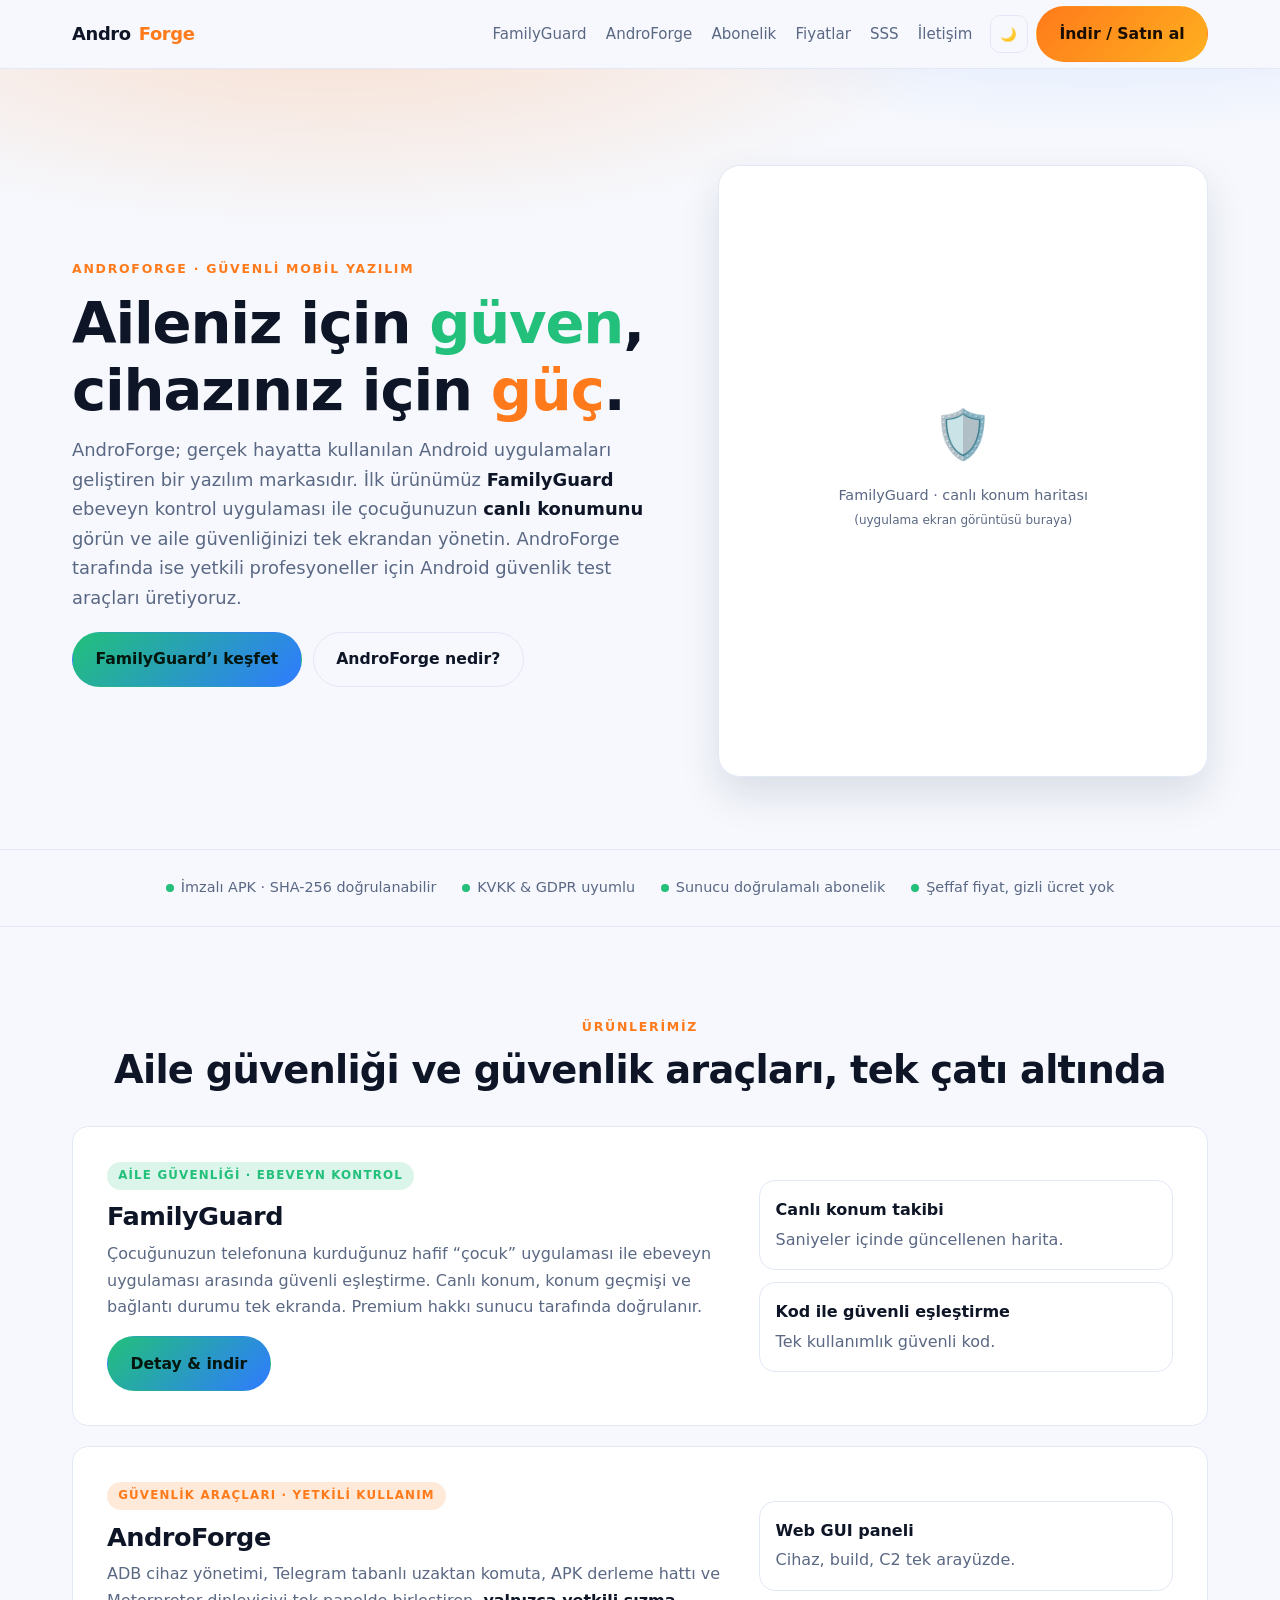
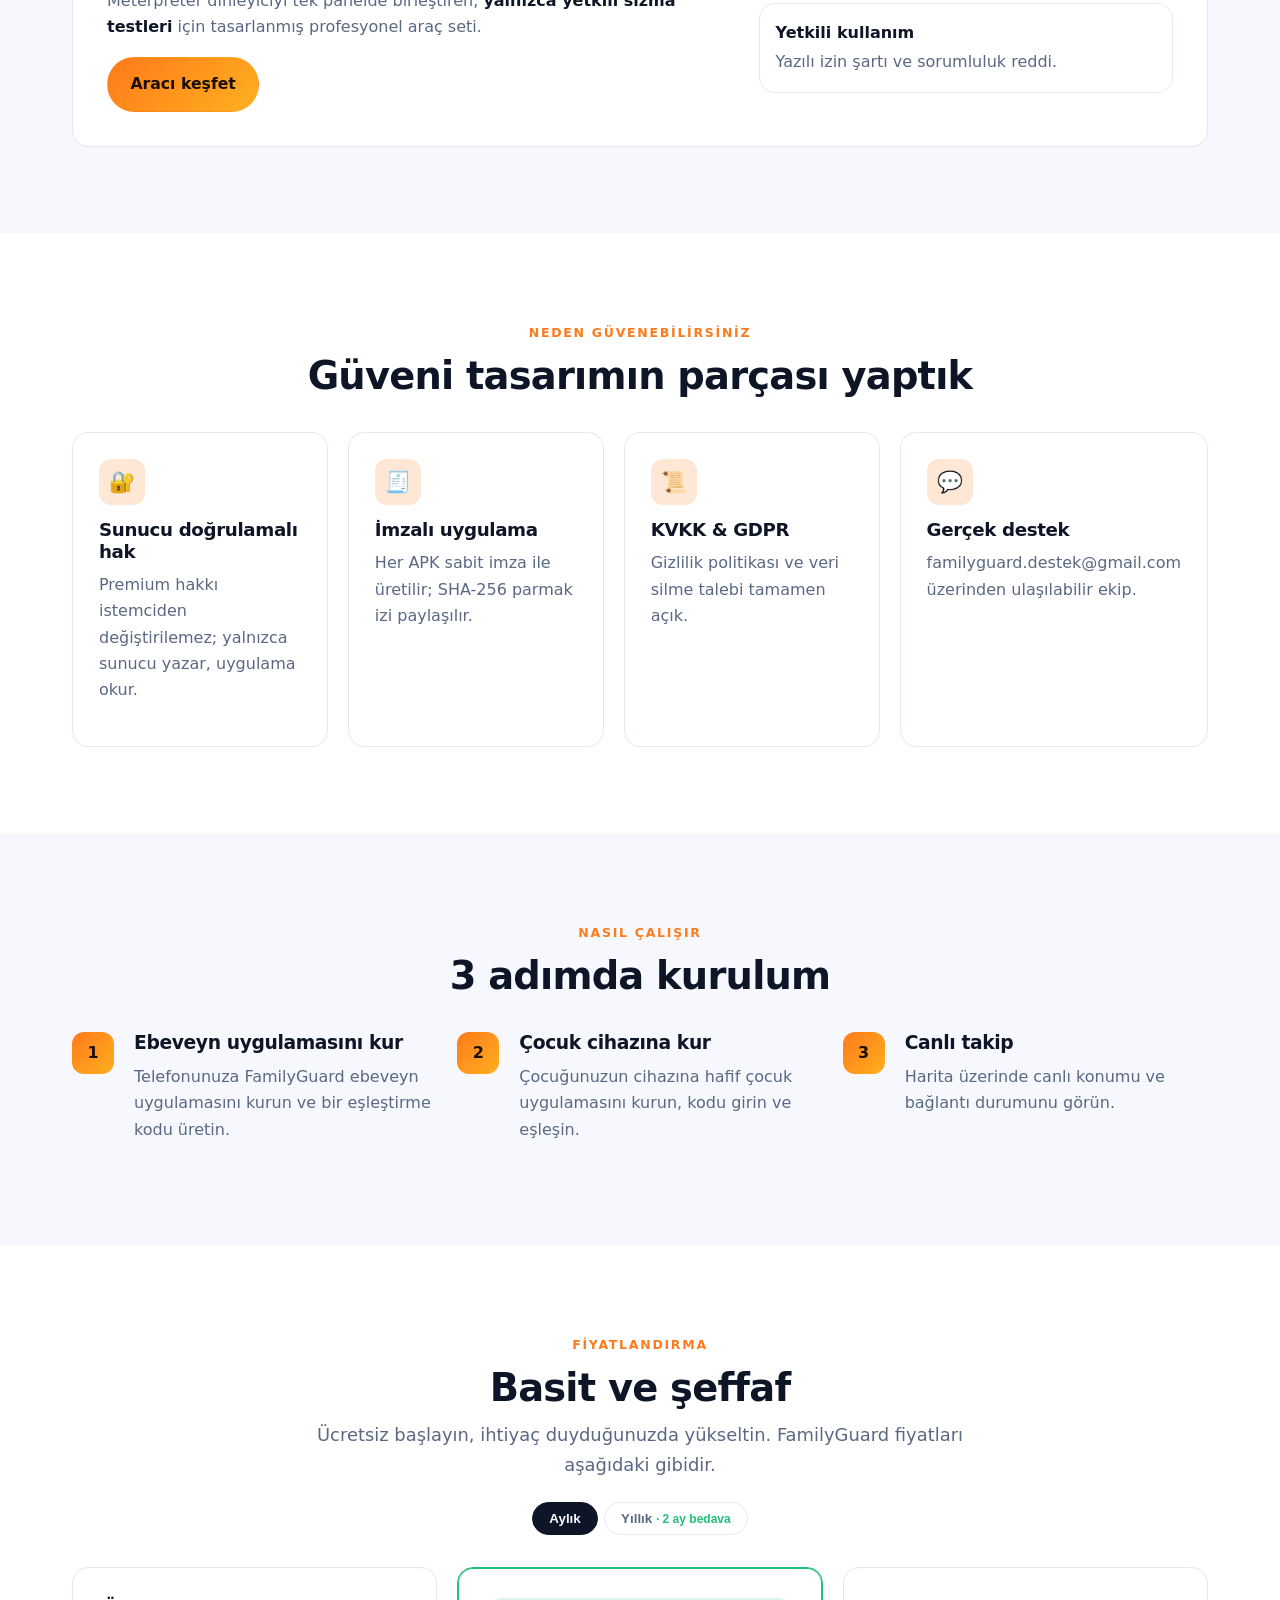
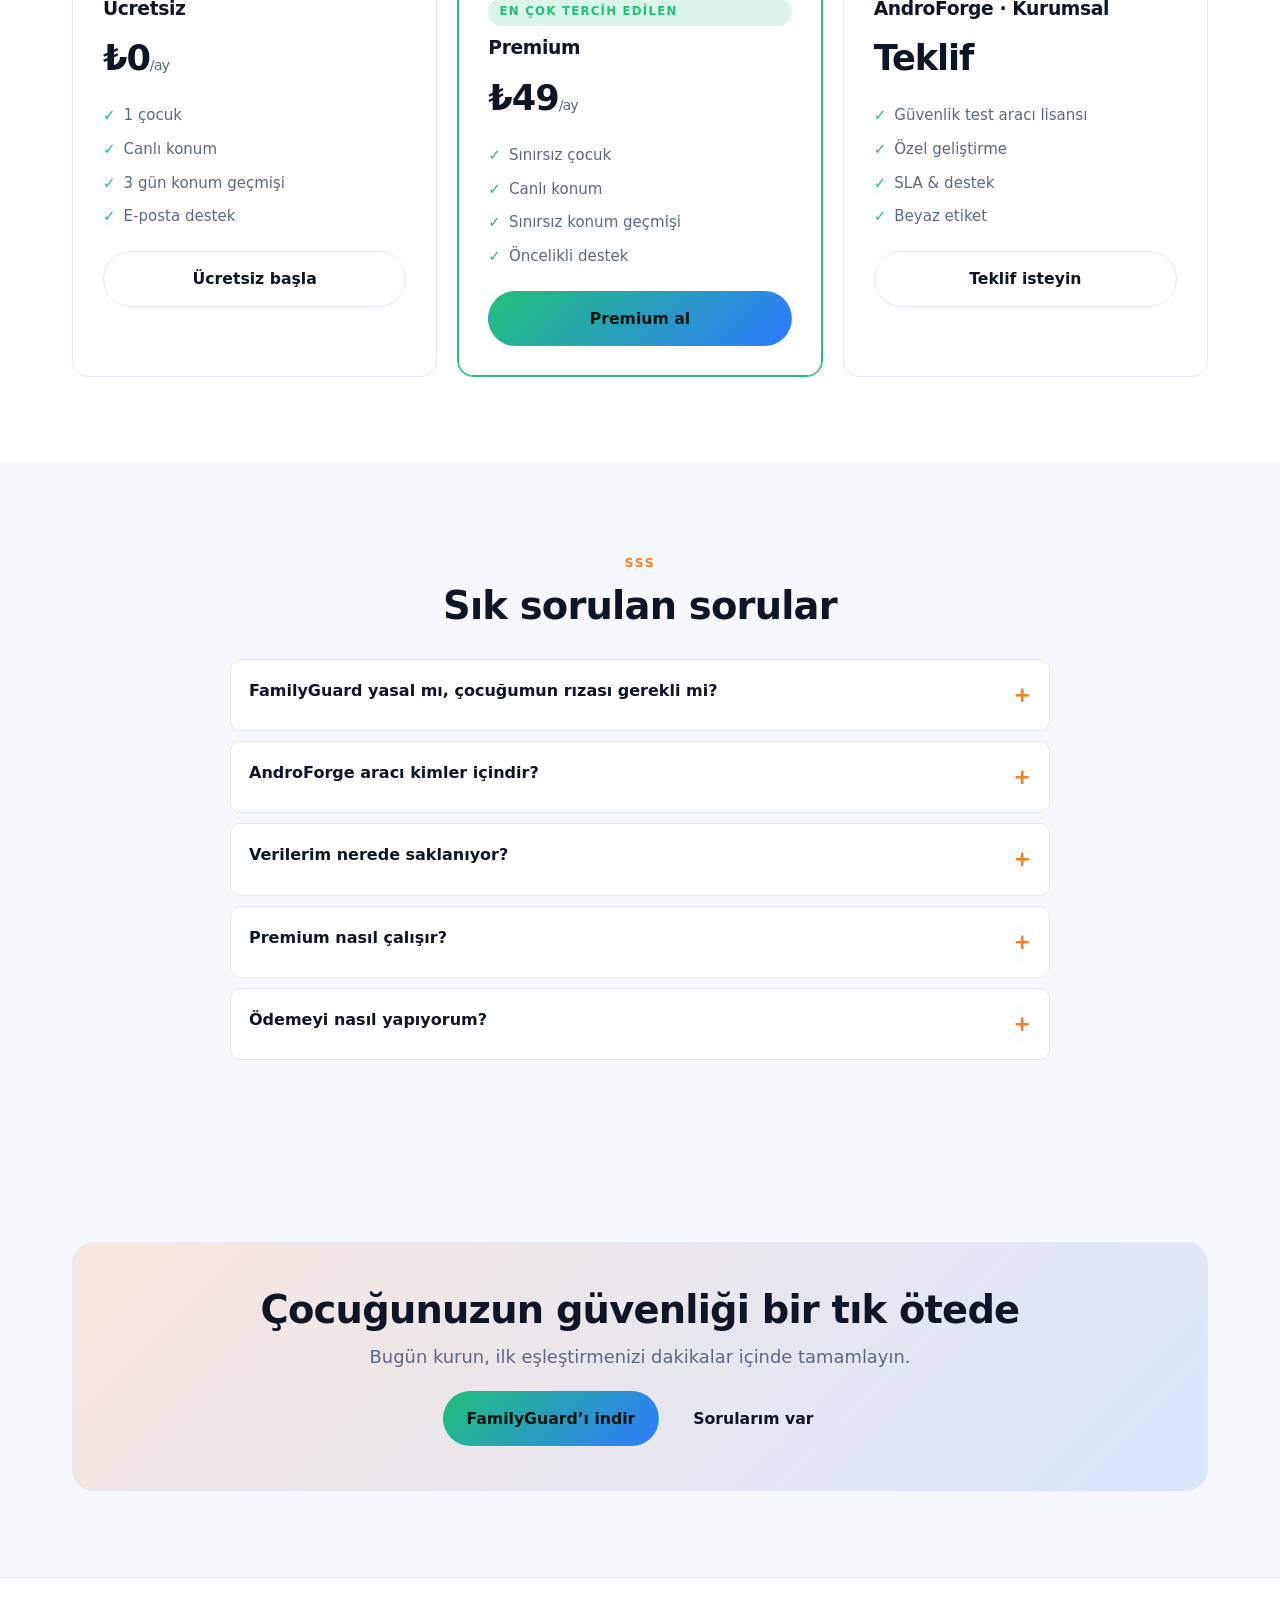
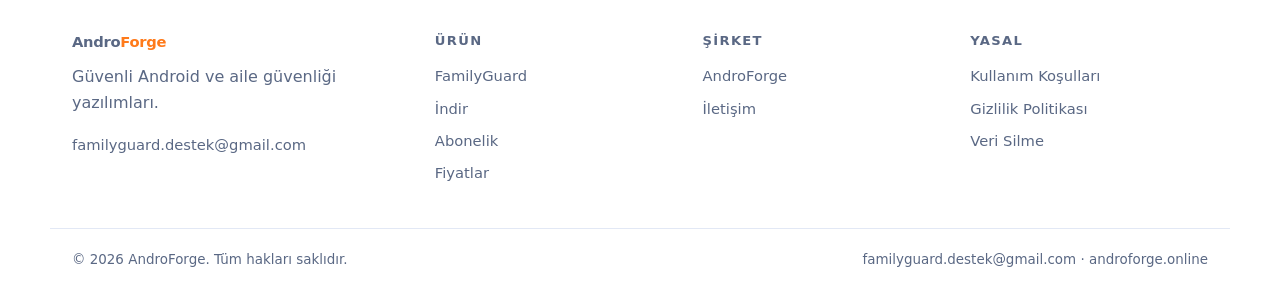
==== index.html @ 7c065244 "Add initial index.html for FamilyGuard application" ====
<!DOCTYPE html>
<html lang="tr" data-theme="dark">
<head>
<meta charset="UTF-8">
<meta name="viewport" content="width=device-width,initial-scale=1">
<title>Ebeveyn Kontrol ve Çocuk Takip Uygulaması – FamilyGuard | AndroForge</title>
<meta name="description" content="FamilyGuard ebeveyn kontrol uygulaması ile çocuğunuzun canlı konumunu görün, aile güvenliğini sağlayın. AndroForge ise Android güvenlik test ve yönetim araçları üretir. İmzalı APK, KVKK uyumlu, şeffaf fiyat.">
<meta name="keywords" content="ebeveyn kontrol uygulaması, çocuk takip uygulaması, canlı konum takibi, aile güvenliği uygulaması, çocuğum nerede, konum takip, android takip uygulaması, androforge, familyguard, adb aracı, android güvenlik test aracı">
<meta name="robots" content="index,follow,max-image-preview:large">
<meta name="theme-color" content="#0a0e17">
<link rel="canonical" href="https://androforge.online/">
<meta property="og:type" content="website">
<meta property="og:locale" content="tr_TR">
<meta property="og:site_name" content="AndroForge">
<meta property="og:title" content="Ebeveyn Kontrol ve Çocuk Takip Uygulaması – FamilyGuard">
<meta property="og:description" content="Çocuğunuzun canlı konumunu görün, aile güvenliğini sağlayın. İmzalı APK, KVKK uyumlu, şeffaf fiyat.">
<meta property="og:url" content="https://androforge.online/">
<meta property="og:image" content="https://androforge.online/assets/img/og.png">
<meta name="twitter:card" content="summary_large_image">
<link rel="icon" href="/assets/img/favicon.svg" type="image/svg+xml">
<link rel="preconnect" href="https://fonts.googleapis.com">
<link rel="stylesheet" href="/assets/css/style.css">
<script type="application/ld+json">
{"@context":"https://schema.org","@type":"Organization","name":"AndroForge","url":"https://androforge.online","logo":"https://androforge.online/assets/img/og.png","email":"familyguard.destek@gmail.com","sameAs":["https://github.com/arasnebi"],"contactPoint":{"@type":"ContactPoint","contactType":"customer support","email":"familyguard.destek@gmail.com","availableLanguage":["tr","en"]},"makesOffer":[
{"@type":"Offer","itemOffered":{"@type":"SoftwareApplication","name":"FamilyGuard","applicationCategory":"FamilyApplication","operatingSystem":"Android","description":"Ebeveyn kontrol ve çocuk takip uygulaması","offers":{"@type":"Offer","price":"49","priceCurrency":"TRY"}}}]}
</script>
</head>
<body>
<a class="skip" href="#main">İçeriğe geç</a>

<header class="nav">
  <div class="wrap nav__in">
    <a class="logo" href="/">Andro<b>Forge</b></a>
    <nav class="nav__links" aria-label="Ana menü">
      <a href="/familyguard.html">FamilyGuard</a>
      <a href="/androforge.html">AndroForge</a>
      <a href="/abonelik.html">Abonelik</a>
      <a href="/#fiyat">Fiyatlar</a>
      <a href="/#sss">SSS</a>
      <a href="/iletisim.html">İletişim</a>
    </nav>
    <div class="nav__cta">
      <button class="icon-btn" data-theme-toggle aria-label="Tema değiştir">☀️</button>
      <a class="btn btn--brand btn--desk" href="/familyguard.html#indir">İndir / Satın al</a>
      <button class="icon-btn burger" data-burger aria-label="Menü" aria-expanded="false">☰</button>
    </div>
  </div>
</header>

<main id="main">
  <section class="hero">
    <div class="wrap hero__grid">
      <div class="reveal">
        <span class="eyebrow">AndroForge · güvenli mobil yazılım</span>
        <h1>Aileniz için <span style="color:var(--guard)">güven</span>, cihazınız için <span style="color:var(--brand)">güç</span>.</h1>
        <p class="lead" style="margin-left:0">AndroForge; gerçek hayatta kullanılan Android uygulamaları geliştiren bir yazılım markasıdır. İlk ürünümüz <b style="color:var(--fg)">FamilyGuard</b> ebeveyn kontrol uygulaması ile çocuğunuzun <b style="color:var(--fg)">canlı konumunu</b> görün ve aile güvenliğinizi tek ekrandan yönetin. AndroForge tarafında ise yetkili profesyoneller için Android güvenlik test araçları üretiyoruz.</p>
        <div class="hero__cta">
          <a class="btn btn--guard" href="/familyguard.html">FamilyGuard’ı keşfet</a>
          <a class="btn btn--ghost" href="/androforge.html">AndroForge nedir?</a>
        </div>
      </div>
      <div class="hero__shot reveal" aria-hidden="true">
        <div style="text-align:center;padding:20px">
          <div style="font-size:3rem">🛡️</div>
          <p style="margin-top:10px">FamilyGuard · canlı konum haritası<br><small>(uygulama ekran görüntüsü buraya)</small></p>
        </div>
      </div>
    </div>
  </section>

  <div class="trust">
    <span><i class="dot"></i> İmzalı APK · SHA-256 doğrulanabilir</span>
    <span><i class="dot"></i> KVKK &amp; GDPR uyumlu</span>
    <span><i class="dot"></i> Sunucu doğrulamalı abonelik</span>
    <span><i class="dot"></i> Şeffaf fiyat, gizli ücret yok</span>
  </div>

  <section class="section" id="urunler">
    <div class="wrap">
      <div class="center reveal"><span class="eyebrow">Ürünlerimiz</span><h2>Aile güvenliği ve güvenlik araçları, tek çatı altında</h2></div>
      <div class="grid" style="margin-top:34px">
        <article class="product reveal">
          <div>
            <span class="tag tag--g">Aile güvenliği · Ebeveyn kontrol</span>
            <h3 style="font-size:1.6rem">FamilyGuard</h3>
            <p>Çocuğunuzun telefonuna kurduğunuz hafif “çocuk” uygulaması ile ebeveyn uygulaması arasında güvenli eşleştirme. Canlı konum, konum geçmişi ve bağlantı durumu tek ekranda. Premium hakkı sunucu tarafında doğrulanır.</p>
            <a class="btn btn--guard" href="/familyguard.html">Detay &amp; indir</a>
          </div>
          <div class="grid" style="gap:12px">
            <div class="card card--guard" style="padding:16px"><b>Canlı konum takibi</b><p style="margin:.2rem 0 0">Saniyeler içinde güncellenen harita.</p></div>
            <div class="card card--guard" style="padding:16px"><b>Kod ile güvenli eşleştirme</b><p style="margin:.2rem 0 0">Tek kullanımlık güvenli kod.</p></div>
          </div>
        </article>
        <article class="product reveal">
          <div>
            <span class="tag tag--f">Güvenlik araçları · Yetkili kullanım</span>
            <h3 style="font-size:1.6rem">AndroForge</h3>
            <p>ADB cihaz yönetimi, Telegram tabanlı uzaktan komuta, APK derleme hattı ve Meterpreter dinleyiciyi tek panelde birleştiren, <b style="color:var(--fg)">yalnızca yetkili sızma testleri</b> için tasarlanmış profesyonel araç seti.</p>
            <a class="btn btn--brand" href="/androforge.html">Aracı keşfet</a>
          </div>
          <div class="grid" style="gap:12px">
            <div class="card" style="padding:16px"><b>Web GUI paneli</b><p style="margin:.2rem 0 0">Cihaz, build, C2 tek arayüzde.</p></div>
            <div class="card" style="padding:16px"><b>Yetkili kullanım</b><p style="margin:.2rem 0 0">Yazılı izin şartı ve sorumluluk reddi.</p></div>
          </div>
        </article>
      </div>
    </div>
  </section>

  <section class="section section--soft">
    <div class="wrap">
      <div class="center reveal"><span class="eyebrow">Neden güvenebilirsiniz</span><h2>Güveni tasarımın parçası yaptık</h2></div>
      <div class="grid grid--4" style="margin-top:34px">
        <div class="card reveal"><div class="ico">🔐</div><h3>Sunucu doğrulamalı hak</h3><p>Premium hakkı istemciden değiştirilemez; yalnızca sunucu yazar, uygulama okur.</p></div>
        <div class="card reveal"><div class="ico">🧾</div><h3>İmzalı uygulama</h3><p>Her APK sabit imza ile üretilir; SHA-256 parmak izi paylaşılır.</p></div>
        <div class="card reveal"><div class="ico">📜</div><h3>KVKK &amp; GDPR</h3><p>Gizlilik politikası ve veri silme talebi tamamen açık.</p></div>
        <div class="card reveal"><div class="ico">💬</div><h3>Gerçek destek</h3><p>familyguard.destek@gmail.com üzerinden ulaşılabilir ekip.</p></div>
      </div>
    </div>
  </section>

  <section class="section" id="nasil">
    <div class="wrap">
      <div class="center reveal"><span class="eyebrow">Nasıl çalışır</span><h2>3 adımda kurulum</h2></div>
      <div class="grid grid--3 steps" style="margin-top:34px">
        <div class="step reveal"><h3>Ebeveyn uygulamasını kur</h3><p>Telefonunuza FamilyGuard ebeveyn uygulamasını kurun ve bir eşleştirme kodu üretin.</p></div>
        <div class="step reveal"><h3>Çocuk cihazına kur</h3><p>Çocuğunuzun cihazına hafif çocuk uygulamasını kurun, kodu girin ve eşleşin.</p></div>
        <div class="step reveal"><h3>Canlı takip</h3><p>Harita üzerinde canlı konumu ve bağlantı durumunu görün.</p></div>
      </div>
    </div>
  </section>

  <section class="section section--soft" id="fiyat">
    <div class="wrap">
      <div class="center reveal"><span class="eyebrow">Fiyatlandırma</span><h2>Basit ve şeffaf</h2>
        <p class="lead">Ücretsiz başlayın, ihtiyaç duyduğunuzda yükseltin. FamilyGuard fiyatları aşağıdaki gibidir.</p></div>
      <div class="billing-toggle">
        <button class="active" data-billing="monthly">Aylık</button>
        <button data-billing="yearly">Yıllık <span class="save">· 2 ay bedava</span></button>
      </div>
      <div class="plans">
        <div class="plan reveal">
          <h3>Ücretsiz</h3>
          <div class="price" data-price data-monthly="₺0" data-yearly="₺0">₺0<small>/ay</small></div>
          <ul><li>1 çocuk</li><li>Canlı konum</li><li>3 gün konum geçmişi</li><li>E-posta destek</li></ul>
          <a class="btn btn--ghost btn--block" href="/familyguard.html#indir">Ücretsiz başla</a>
        </div>
        <div class="plan plan--pop reveal">
          <span class="tag tag--g">En çok tercih edilen</span>
          <h3>Premium</h3>
          <div class="price" data-price data-monthly="₺49" data-yearly="₺399">₺49<small>/ay</small></div>
          <ul><li>Sınırsız çocuk</li><li>Canlı konum</li><li>Sınırsız konum geçmişi</li><li>Öncelikli destek</li></ul>
          <a class="btn btn--guard btn--block" href="/familyguard.html#indir">Premium al</a>
        </div>
        <div class="plan reveal">
          <h3>AndroForge · Kurumsal</h3>
          <div class="price" data-price data-monthly="Teklif" data-yearly="Teklif">Teklif<small> </small></div>
          <ul><li>Güvenlik test aracı lisansı</li><li>Özel geliştirme</li><li>SLA &amp; destek</li><li>Beyaz etiket</li></ul>
          <a class="btn btn--ghost btn--block" href="/iletisim.html">Teklif isteyin</a>
        </div>
      </div>
    </div>
  </section>

  <section class="section" id="sss">
    <div class="wrap">
      <div class="center reveal"><span class="eyebrow">SSS</span><h2>Sık sorulan sorular</h2></div>
      <div class="faq" style="margin-top:30px">
        <details class="reveal"><summary>FamilyGuard yasal mı, çocuğumun rızası gerekli mi?</summary><p>FamilyGuard, ebeveynin kendi çocuğu için kullandığı bir aile güvenliği aracıdır. Kurulum çocuk cihazında açıkça yapılır; başka kişileri izinsiz izlemek yasalara aykırıdır ve kullanım koşullarımızca yasaktır. Ayrıntı için <a href="/yasal.html" style="color:var(--guard)">Kullanım Koşulları</a>.</p></details>
        <details class="reveal"><summary>AndroForge aracı kimler içindir?</summary><p>Yalnızca sahibi olduğu veya yazılı test izni aldığı sistemlerde çalışan güvenlik profesyonelleri için tasarlanmıştır. Yetkisiz kullanım yasaktır; sorumluluk kullanıcıdadır. Bkz. <a href="/yasal.html" style="color:var(--guard)">Yasal Uyarı</a>.</p></details>
        <details class="reveal"><summary>Verilerim nerede saklanıyor?</summary><p>Google Firebase (Firestore) altyapısında, kimlik doğrulamalı ve yalnızca sahibinin erişebildiği şekilde. Ayrıntı: <a href="https://arasnebi.github.io/familyguard-legal/gizlilik-politikasi.html" style="color:var(--guard)">Gizlilik Politikası</a>.</p></details>
        <details class="reveal"><summary>Premium nasıl çalışır?</summary><p>Satın alma Google Play üzerinden yapılır, sunucu tarafında doğrulanır. İstemci premium hakkını yalnızca okur. Ayrıntı: <a href="/abonelik.html" style="color:var(--guard)">Abonelik güvenliği</a>.</p></details>
        <details class="reveal"><summary>Ödemeyi nasıl yapıyorum?</summary><p>Mobil uygulama içi abonelik (Google Play) ya da doğrudan iletişim. Kurumsal talepler için bize ulaşın.</p></details>
      </div>
    </div>
  </section>

  <section class="section">
    <div class="wrap">
      <div class="band reveal">
        <h2>Çocuğunuzun güvenliği bir tık ötede</h2>
        <p class="lead">Bugün kurun, ilk eşleştirmenizi dakikalar içinde tamamlayın.</p>
        <div class="hero__cta" style="justify-content:center">
          <a class="btn btn--guard" href="/familyguard.html#indir">FamilyGuard’ı indir</a>
          <a class="btn btn--ghost" href="/iletisim.html">Sorularım var</a>
        </div>
      </div>
    </div>
  </section>
</main>

<footer class="foot">
  <div class="wrap foot__grid">
    <div>
      <a class="logo" href="/">Andro<b>Forge</b></a>
      <p style="margin-top:.6rem">Güvenli Android ve aile güvenliği yazılımları.</p>
      <p style="font-size:.85rem"><a href="mailto:familyguard.destek@gmail.com">familyguard.destek@gmail.com</a></p>
    </div>
    <div><h4>Ürün</h4><a href="/familyguard.html">FamilyGuard</a><a href="/familyguard.html#indir">İndir</a><a href="/abonelik.html">Abonelik</a><a href="/#fiyat">Fiyatlar</a></div>
    <div><h4>Şirket</h4><a href="/androforge.html">AndroForge</a><a href="/iletisim.html">İletişim</a></div>
    <div><h4>Yasal</h4>
      <a href="/yasal.html">Kullanım Koşulları</a>
      <a href="https://arasnebi.github.io/familyguard-legal/gizlilik-politikasi.html">Gizlilik Politikası</a>
      <a href="https://arasnebi.github.io/familyguard-legal/veri-silme.html">Veri Silme</a>
    </div>
  </div>
  <div class="wrap foot__base">
    <span>© <span data-year></span> AndroForge. Tüm hakları saklıdır.</span>
    <span>familyguard.destek@gmail.com · androforge.online</span>
  </div>
</footer>
<script src="/assets/js/main.js" defer></script>
</body>
</html>
---- assets/css/style.css ----
:root{
  --bg:#0a0e17;--bg-soft:#111726;--panel:#151c2e;--border:#243049;
  --fg:#e8eefc;--muted:#9aa8c4;
  --brand:#ff7a1a;--brand-2:#ffb020;
  --guard:#22c07a;--guard-2:#2f7bff;
  --radius:16px;--radius-sm:10px;--maxw:1180px;
  --shadow:0 20px 50px rgba(0,0,0,.45);
  --ff:"Inter",system-ui,-apple-system,"Segoe UI",Roboto,Arial,sans-serif;
}
:root[data-theme="light"]{
  --bg:#f6f8fd;--bg-soft:#fff;--panel:#fff;--border:#e2e8f5;
  --fg:#0d1526;--muted:#5a6884;--shadow:0 18px 40px rgba(20,30,60,.12);
}
*{box-sizing:border-box}
html{scroll-behavior:smooth}
body{margin:0;font-family:var(--ff);background:var(--bg);color:var(--fg);line-height:1.65;-webkit-font-smoothing:antialiased;overflow-x:hidden}
img{max-width:100%;display:block}
a{color:inherit;text-decoration:none}
.wrap{max-width:var(--maxw);margin:0 auto;padding:0 22px}
.eyebrow{display:inline-block;font-size:.78rem;letter-spacing:.14em;text-transform:uppercase;color:var(--brand);font-weight:700;margin:0 0 .6rem}
h1,h2,h3{line-height:1.18;margin:0 0 .6rem;letter-spacing:-.02em}
h1{font-size:clamp(2.1rem,5vw,3.6rem)}
h2{font-size:clamp(1.6rem,3.4vw,2.4rem)}
p{color:var(--muted);margin:.4rem 0 1rem}
.section{padding:86px 0}
.section--soft{background:var(--bg-soft)}
.center{text-align:center}
.lead{font-size:1.12rem;max-width:62ch;margin-inline:auto}
.btn{display:inline-flex;align-items:center;gap:.55rem;padding:.85rem 1.4rem;border-radius:999px;font-weight:650;border:1px solid transparent;cursor:pointer;transition:.2s;font-size:.98rem}
.btn--brand{background:linear-gradient(135deg,var(--brand),var(--brand-2));color:#1a0e00}
.btn--guard{background:linear-gradient(135deg,var(--guard),var(--guard-2));color:#04160e}
.btn--ghost{border-color:var(--border);color:var(--fg);background:transparent}
.btn--ghost:hover{border-color:var(--brand);color:var(--brand)}
.btn:hover{transform:translateY(-2px)}
.btn--block{width:100%;justify-content:center}
.nav{position:sticky;top:0;z-index:50;backdrop-filter:blur(14px);background:color-mix(in srgb,var(--bg) 78%,transparent);border-bottom:1px solid var(--border)}
.nav__in{display:flex;align-items:center;gap:1.1rem;height:68px}
.logo{font-weight:800;letter-spacing:-.02em;font-size:1.12rem;display:flex;align-items:center;gap:.5rem}
.logo b{color:var(--brand)}
.nav__links{display:flex;gap:1.2rem;margin-left:auto;font-size:.94rem;color:var(--muted)}
.nav__links a:hover{color:var(--fg)}
.nav__cta{display:flex;gap:.5rem;align-items:center}
.icon-btn{background:none;border:1px solid var(--border);color:var(--fg);width:38px;height:38px;border-radius:10px;cursor:pointer;display:grid;place-items:center}
.burger{display:none}
@media(max-width:900px){
  .nav__links{position:fixed;inset:68px 0 auto 0;flex-direction:column;background:var(--bg-soft);padding:1rem 22px 1.4rem;border-bottom:1px solid var(--border);display:none;gap:.9rem}
  .nav__links.open{display:flex}.burger{display:grid}.nav__cta .btn--desk{display:none}
}
.hero{position:relative;padding:96px 0 72px;overflow:hidden}
.hero::before{content:"";position:absolute;inset:-30% -10% auto;height:70%;background:radial-gradient(60% 60% at 30% 30%,rgba(255,122,26,.22),transparent 70%),radial-gradient(50% 50% at 80% 20%,rgba(47,123,255,.18),transparent 70%);z-index:-1}
.hero__grid{display:grid;grid-template-columns:1.1fr .9fr;gap:48px;align-items:center}
@media(max-width:900px){.hero__grid{grid-template-columns:1fr;gap:30px}}
.hero__cta{display:flex;gap:.7rem;flex-wrap:wrap;margin-top:1.2rem}
.hero__shot{border:1px solid var(--border);border-radius:22px;overflow:hidden;box-shadow:var(--shadow);background:linear-gradient(160deg,var(--panel),var(--bg-soft));aspect-ratio:4/5;display:grid;place-items:center;color:var(--muted);font-size:.9rem}
.trust{display:flex;flex-wrap:wrap;gap:1.6rem;justify-content:center;padding:26px 0;border-block:1px solid var(--border);color:var(--muted);font-size:.9rem}
.trust span{display:flex;align-items:center;gap:.45rem}
.dot{width:8px;height:8px;border-radius:50%;background:var(--guard)}
.grid{display:grid;gap:20px}
.grid--2{grid-template-columns:repeat(2,1fr)}
.grid--3{grid-template-columns:repeat(3,1fr)}
.grid--4{grid-template-columns:repeat(4,1fr)}
@media(max-width:900px){.grid--3,.grid--4{grid-template-columns:1fr 1fr}}
@media(max-width:620px){.grid--2,.grid--3,.grid--4{grid-template-columns:1fr}}
.card{background:var(--panel);border:1px solid var(--border);border-radius:var(--radius);padding:26px;transition:.25s}
.card:hover{transform:translateY(-4px);border-color:color-mix(in srgb,var(--brand) 55%,var(--border))}
.card h3{font-size:1.14rem}
.card--guard:hover{border-color:color-mix(in srgb,var(--guard) 55%,var(--border))}
.ico{width:46px;height:46px;border-radius:12px;display:grid;place-items:center;font-size:1.3rem;background:color-mix(in srgb,var(--brand) 18%,transparent);margin-bottom:14px}
.card--guard .ico{background:color-mix(in srgb,var(--guard) 18%,transparent)}
.product{background:var(--panel);border:1px solid var(--border);border-radius:var(--radius);padding:34px;display:grid;grid-template-columns:1.2fr .8fr;gap:30px;align-items:center}
@media(max-width:860px){.product{grid-template-columns:1fr}}
.tag{font-size:.74rem;font-weight:700;letter-spacing:.1em;text-transform:uppercase;padding:.28rem .7rem;border-radius:999px;display:inline-block;margin-bottom:.7rem}
.tag--f{background:rgba(255,122,26,.16);color:var(--brand)}
.tag--g{background:rgba(34,192,122,.16);color:var(--guard)}
.steps{counter-reset:s}
.step{counter-increment:s;position:relative;padding-left:62px}
.step::before{content:counter(s);position:absolute;left:0;top:0;width:42px;height:42px;border-radius:12px;display:grid;place-items:center;font-weight:800;background:linear-gradient(135deg,var(--brand),var(--brand-2));color:#1a0e00}
.plans{display:grid;grid-template-columns:repeat(3,1fr);gap:20px}
@media(max-width:880px){.plans{grid-template-columns:1fr}}
.plan{background:var(--panel);border:1px solid var(--border);border-radius:var(--radius);padding:30px;display:flex;flex-direction:column}
.plan--pop{border-color:var(--guard);position:relative;box-shadow:0 0 0 1px var(--guard) inset}
.price{font-size:2.2rem;font-weight:800;letter-spacing:-.03em}
.price small{font-size:.9rem;color:var(--muted);font-weight:500}
.plan ul{list-style:none;padding:0;margin:1rem 0 1.4rem;display:grid;gap:.55rem;color:var(--muted);font-size:.94rem}
.plan li::before{content:"✓";color:var(--guard);font-weight:800;margin-right:.5rem}
.billing-toggle{display:flex;gap:.4rem;justify-content:center;margin:1.4rem 0 2rem}
.billing-toggle button{border:1px solid var(--border);background:transparent;color:var(--muted);padding:.5rem 1rem;border-radius:999px;cursor:pointer;font-weight:600}
.billing-toggle button.active{background:var(--fg);color:var(--bg);border-color:var(--fg)}
.save{font-size:.75rem;color:var(--guard)}
.faq{max-width:820px;margin:0 auto}
.faq details{border:1px solid var(--border);border-radius:var(--radius-sm);padding:4px 18px;margin-bottom:10px;background:var(--panel)}
.faq summary{cursor:pointer;font-weight:650;padding:14px 0;list-style:none;display:flex;justify-content:space-between}
.faq summary::-webkit-details-marker{display:none}
.faq summary::after{content:"+";color:var(--brand);font-size:1.3rem}
.faq details[open] summary::after{content:"–"}
.faq p{padding-bottom:14px;margin:0}
.band{background:linear-gradient(135deg,rgba(255,122,26,.14),rgba(47,123,255,.14));border:1px solid var(--border);border-radius:22px;padding:44px;text-align:center}
.form{display:grid;gap:14px;max-width:560px;margin-inline:auto;text-align:left}
.form label{font-size:.85rem;font-weight:600;color:var(--muted)}
.form input,.form textarea,.form select{width:100%;padding:.8rem .9rem;border-radius:var(--radius-sm);border:1px solid var(--border);background:var(--bg-soft);color:var(--fg);font:inherit}
.form input:focus,.form textarea:focus{outline:2px solid var(--brand);border-color:transparent}
.err{color:#ff6b6b;font-size:.8rem;min-height:1em}
.ok{background:rgba(34,192,122,.14);border:1px solid var(--guard);color:var(--guard);padding:.8rem 1rem;border-radius:var(--radius-sm)}
.warnbox{border-left:4px solid var(--brand);background:rgba(255,122,26,.08);padding:16px 18px;border-radius:0 var(--radius-sm) var(--radius-sm) 0;text-align:left}
.warnbox p{margin:.3rem 0}
.foot{border-top:1px solid var(--border);padding:52px 0 30px;background:var(--bg-soft)}
.foot__grid{display:grid;grid-template-columns:1.4fr 1fr 1fr 1fr;gap:30px}
@media(max-width:820px){.foot__grid{grid-template-columns:1fr 1fr}}
.foot h4{font-size:.82rem;letter-spacing:.1em;text-transform:uppercase;color:var(--muted);margin:0 0 .8rem}
.foot a{color:var(--muted);font-size:.92rem;display:block;margin-bottom:.5rem}
.foot a:hover{color:var(--brand)}
.foot__base{margin-top:34px;padding-top:20px;border-top:1px solid var(--border);color:var(--muted);font-size:.84rem;display:flex;justify-content:space-between;flex-wrap:wrap;gap:.6rem}
.reveal{opacity:0;transform:translateY(22px);transition:.7s cubic-bezier(.2,.7,.2,1)}
.reveal.in{opacity:1;transform:none}
@media(prefers-reduced-motion:reduce){.reveal{opacity:1;transform:none;transition:none}}
.skip{position:absolute;left:-999px}
.skip:focus{left:12px;top:12px;background:var(--brand);color:#000;padding:.6rem 1rem;border-radius:8px;z-index:99}
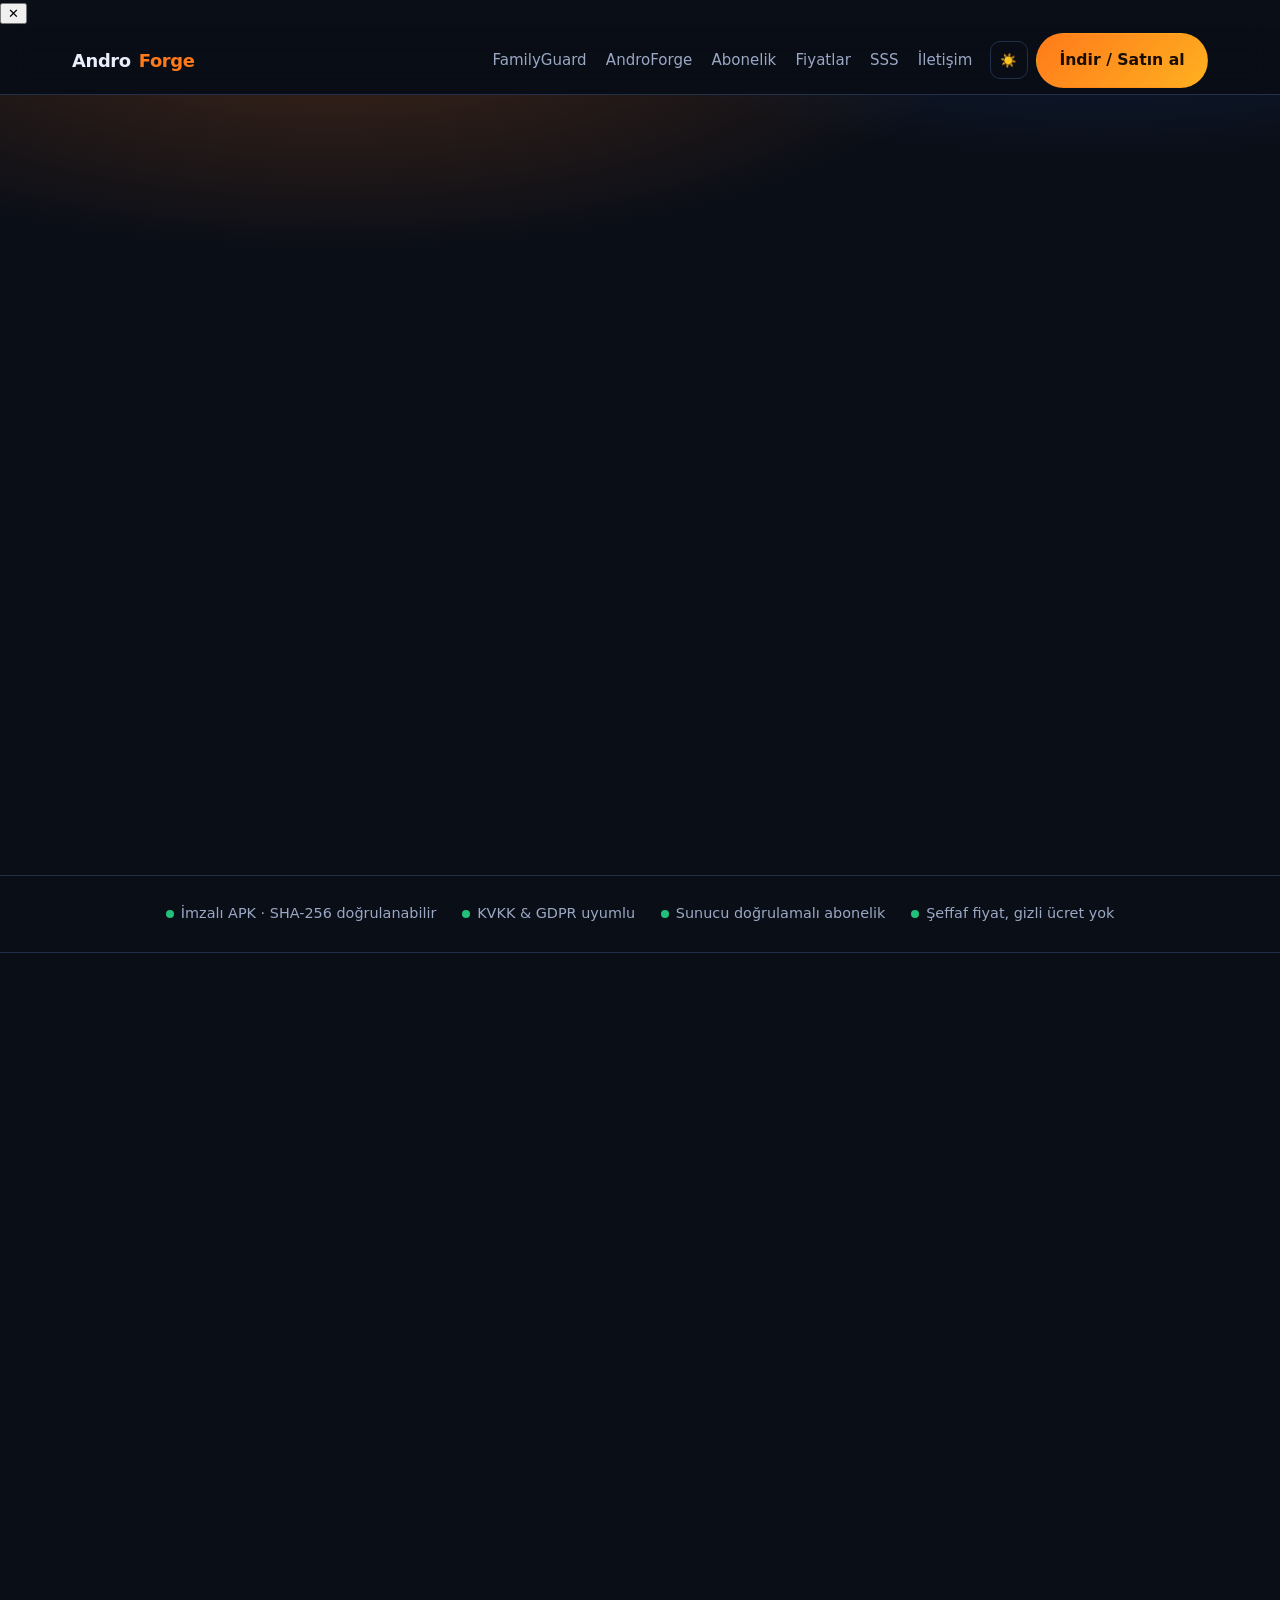
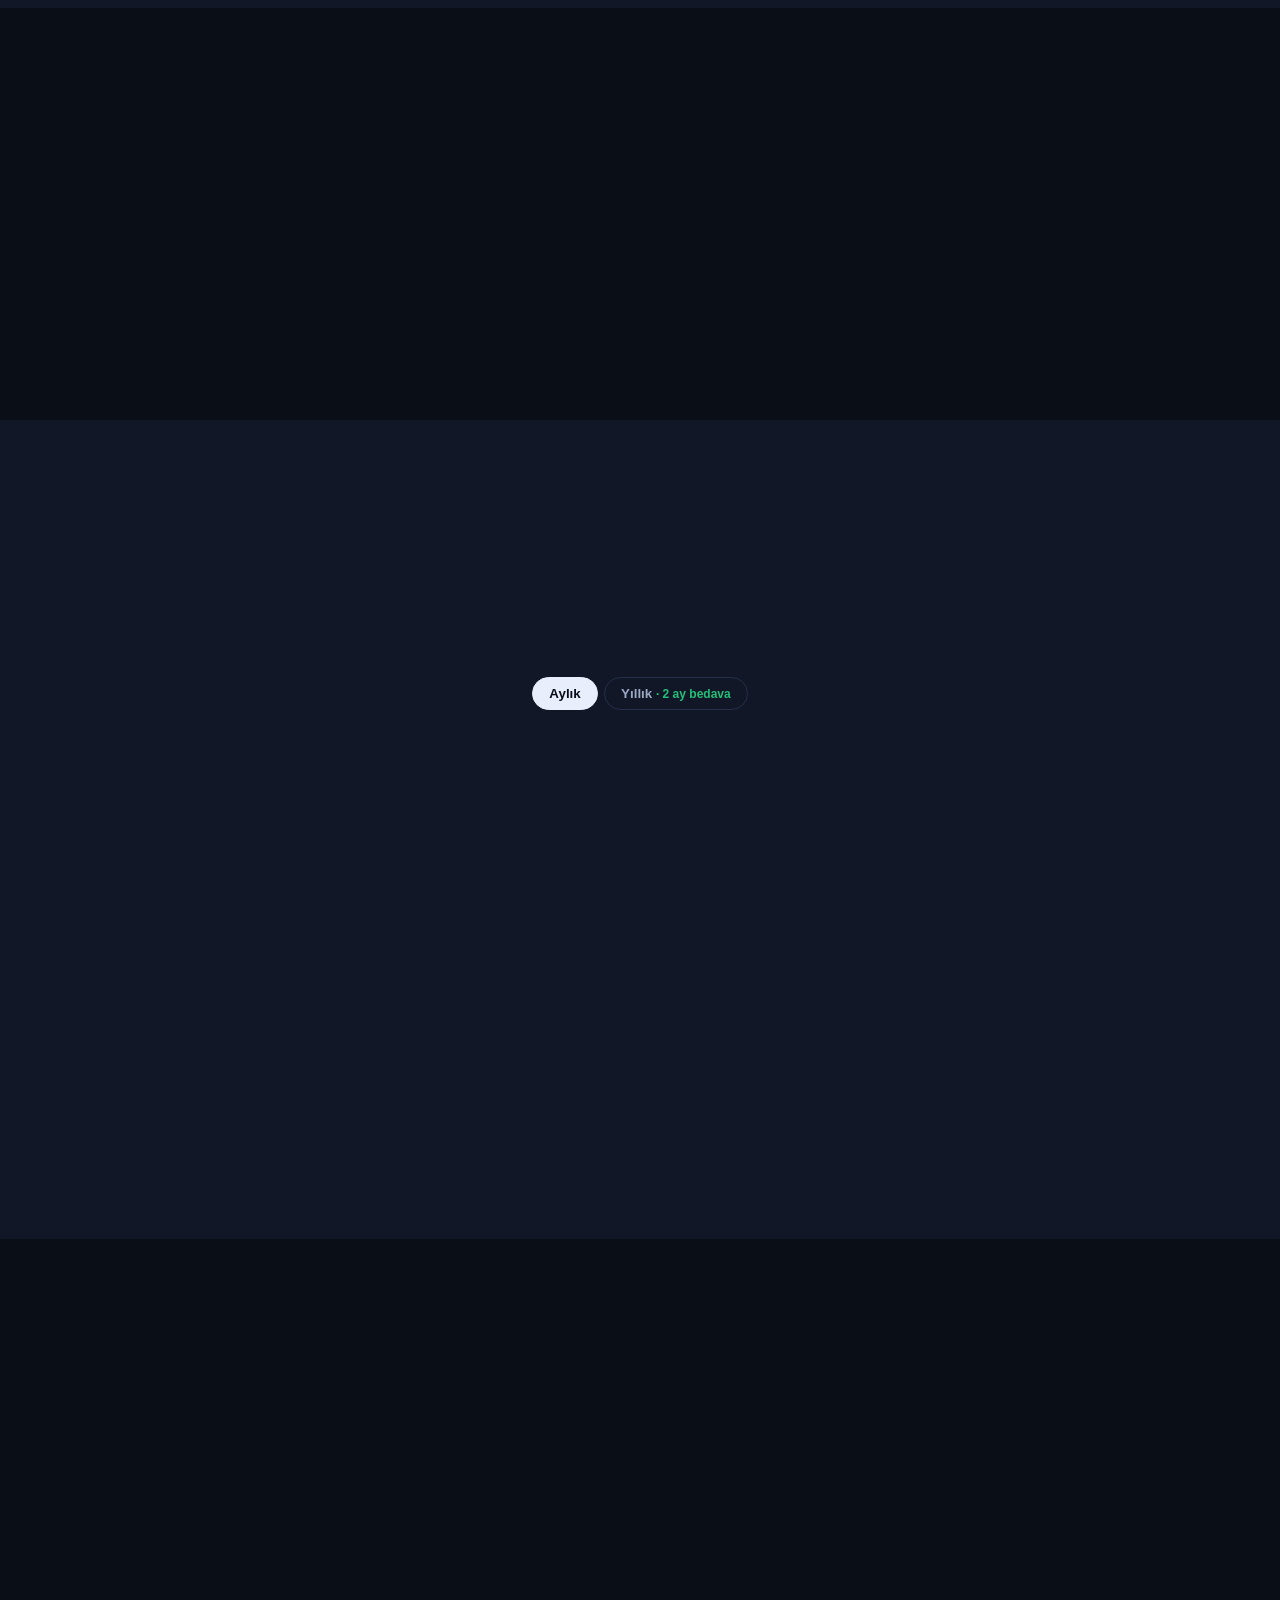
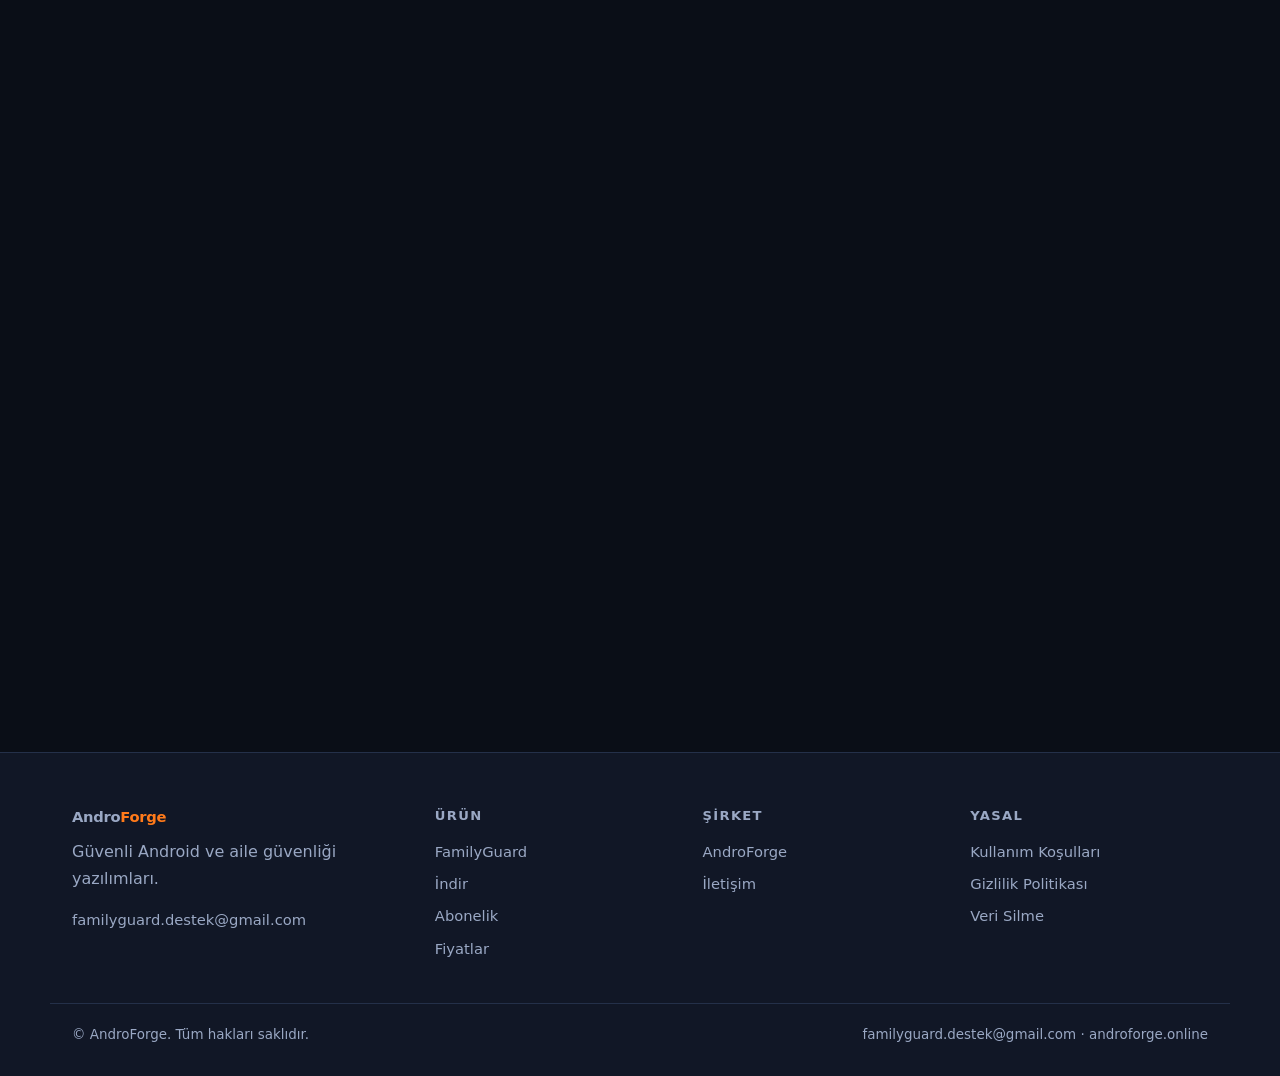
==== commit 58f3bd20: "Enhance lightbox and update installation instructions Updated the lightbox section and added applica" ====
--- a/index.html
+++ b/index.html
@@ -25,6 +25,10 @@
 {"@type":"Offer","itemOffered":{"@type":"SoftwareApplication","name":"FamilyGuard","applicationCategory":"FamilyApplication","operatingSystem":"Android","description":"Ebeveyn kontrol ve çocuk takip uygulaması","offers":{"@type":"Offer","price":"49","priceCurrency":"TRY"}}}]}
 </script>
 </head>
+  <div class="lb" id="lightbox" aria-hidden="true" role="dialog" aria-label="Ekran görüntüsü">
+  <button class="lb__close" data-lb-close aria-label="Kapat">✕</button>
+  <img id="lightbox-img" src="" alt="">
+</div>
 <body>
 <a class="skip" href="#main">İçeriğe geç</a>
 
@@ -118,13 +122,46 @@
       </div>
     </div>
   </section>
-
+<section class="section section--soft" id="ekranlar">
+    <div class="wrap">
+      <div class="center reveal"><span class="eyebrow" style="color:var(--guard)">Uygulamadan görüntüler</span>
+        <h2>Gerçek ekranlar, gerçek kontrol</h2>
+        <p class="lead">Uygulamanın her ekranı, çocuğunuzun güvenliğini tek bakışta görmeniz için tasarlandı.</p></div>
+
+      <div class="shots">
+        <figure class="shot reveal" data-shot>
+          <div class="shot__screen"><img src="/assets/img/screens/fg-01-harita.png" alt="FamilyGuard canlı konum haritası ekranı" loading="lazy"></div>
+          <figcaption class="shot__cap"><b>Canlı konum haritası</b>Çocuğunuzun anlık konumu ve bağlantı durumu</figcaption>
+        </figure>
+        <figure class="shot reveal" data-shot>
+          <div class="shot__screen"><img src="/assets/img/screens/fg-02-eslesme.png" alt="FamilyGuard güvenli eşleştirme kodu ekranı" loading="lazy"></div>
+          <figcaption class="shot__cap"><b>Kod ile eşleştirme</b>Tek kullanımlık güvenli kod</figcaption>
+        </figure>
+        <figure class="shot reveal" data-shot>
+          <div class="shot__screen"><img src="/assets/img/screens/fg-03-gecmis.png" alt="FamilyGuard konum geçmişi zaman çizelgesi" loading="lazy"></div>
+          <figcaption class="shot__cap"><b>Konum geçmişi</b>Nerede, ne zaman — zaman çizelgesinde</figcaption>
+        </figure>
+        <figure class="shot reveal" data-shot>
+          <div class="shot__screen"><img src="/assets/img/screens/fg-04-cihazlar.png" alt="FamilyGuard çocuk cihazları listesi" loading="lazy"></div>
+          <figcaption class="shot__cap"><b>Çocuklarım</b>Tüm çocuklar tek listede</figcaption>
+        </figure>
+        <figure class="shot reveal" data-shot>
+          <div class="shot__screen"><img src="/assets/img/screens/fg-05-bildirim.png" alt="FamilyGuard bildirim ve durum ekranı" loading="lazy"></div>
+          <figcaption class="shot__cap"><b>Anlık bildirim</b>Bağlantı koptuğunda haberiniz olur</figcaption>
+        </figure>
+        <figure class="shot reveal" data-shot>
+          <div class="shot__screen"><img src="/assets/img/screens/fg-06-ayarlar.png" alt="FamilyGuard ayarlar ve premium ekranı" loading="lazy"></div>
+          <figcaption class="shot__cap"><b>Ayarlar &amp; Premium</b>Sunucu doğrulamalı abonelik</figcaption>
+        </figure>
+      </div>
+    </div>
+  </section>
   <section class="section" id="nasil">
     <div class="wrap">
       <div class="center reveal"><span class="eyebrow">Nasıl çalışır</span><h2>3 adımda kurulum</h2></div>
       <div class="grid grid--3 steps" style="margin-top:34px">
-        <div class="step reveal"><h3>Ebeveyn uygulamasını kur</h3><p>Telefonunuza FamilyGuard ebeveyn uygulamasını kurun ve bir eşleştirme kodu üretin.</p></div>
-        <div class="step reveal"><h3>Çocuk cihazına kur</h3><p>Çocuğunuzun cihazına hafif çocuk uygulamasını kurun, kodu girin ve eşleşin.</p></div>
+        <div class="step reveal"><h3>Ebeveyn uygulamasını kur</h3><p>Telefonunuza FamilyGuard ebeveyn uygulamasını kurun ve çocuğunuzun ürettiği kodu girin </p></div>
+        <div class="step reveal"><h3>Çocuk cihazına kur</h3><p>Çocuğunuzun cihazına çocuk uygulamasını kurun güvenlik için 6 haneli kodu otomatik üretir</p></div>
         <div class="step reveal"><h3>Canlı takip</h3><p>Harita üzerinde canlı konumu ve bağlantı durumunu görün.</p></div>
       </div>
     </div>
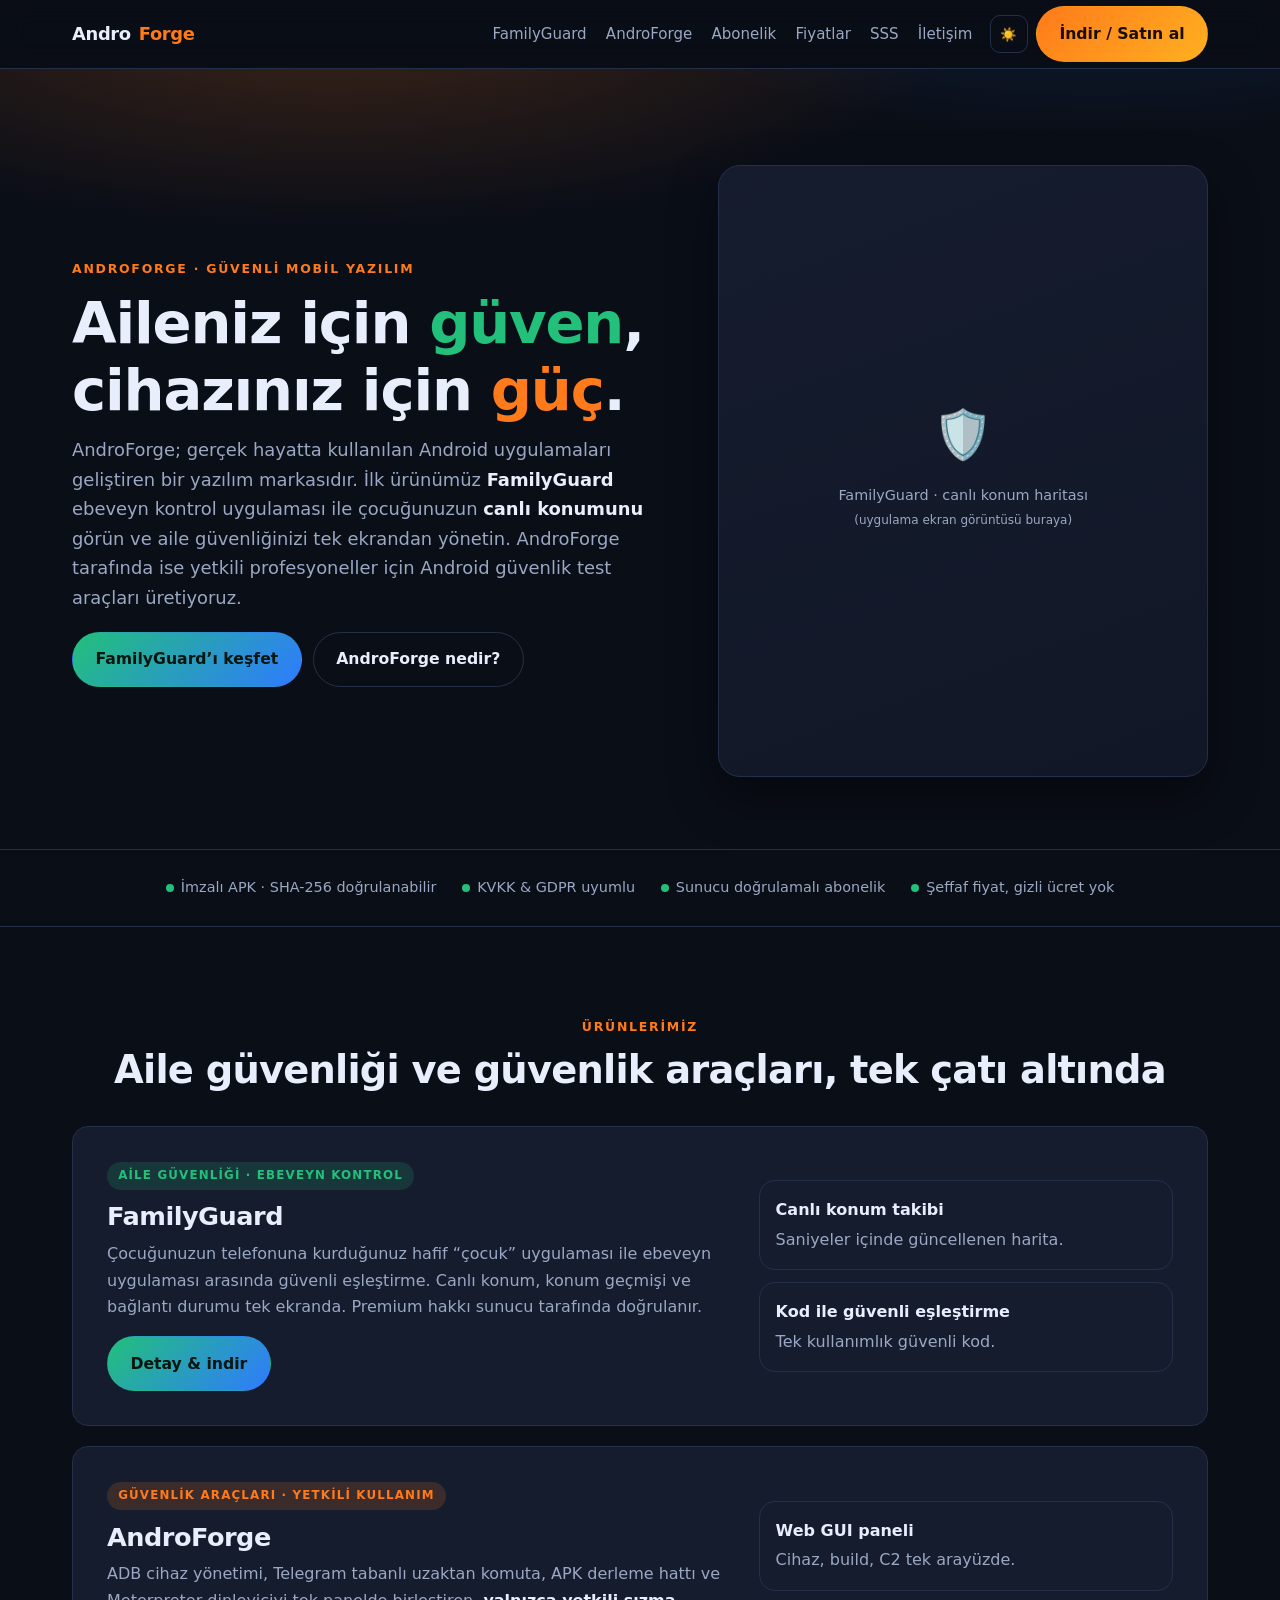
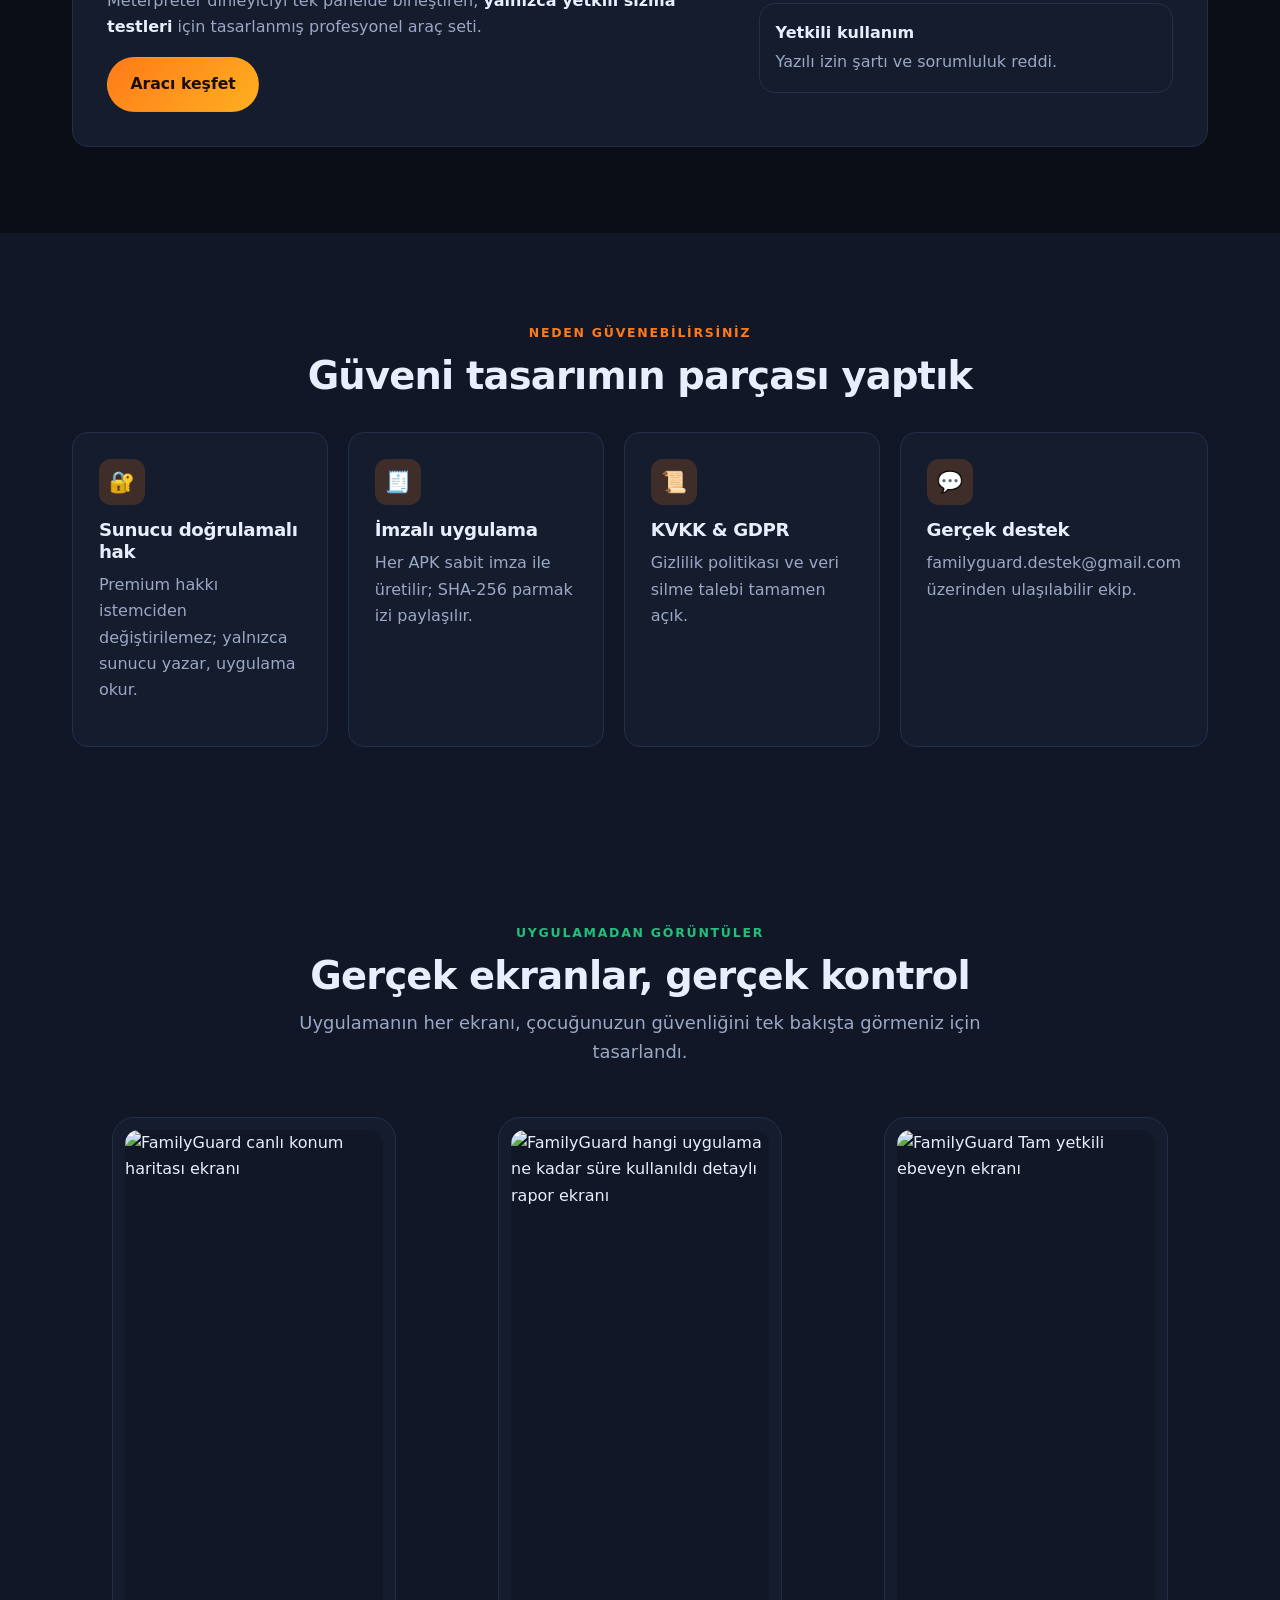
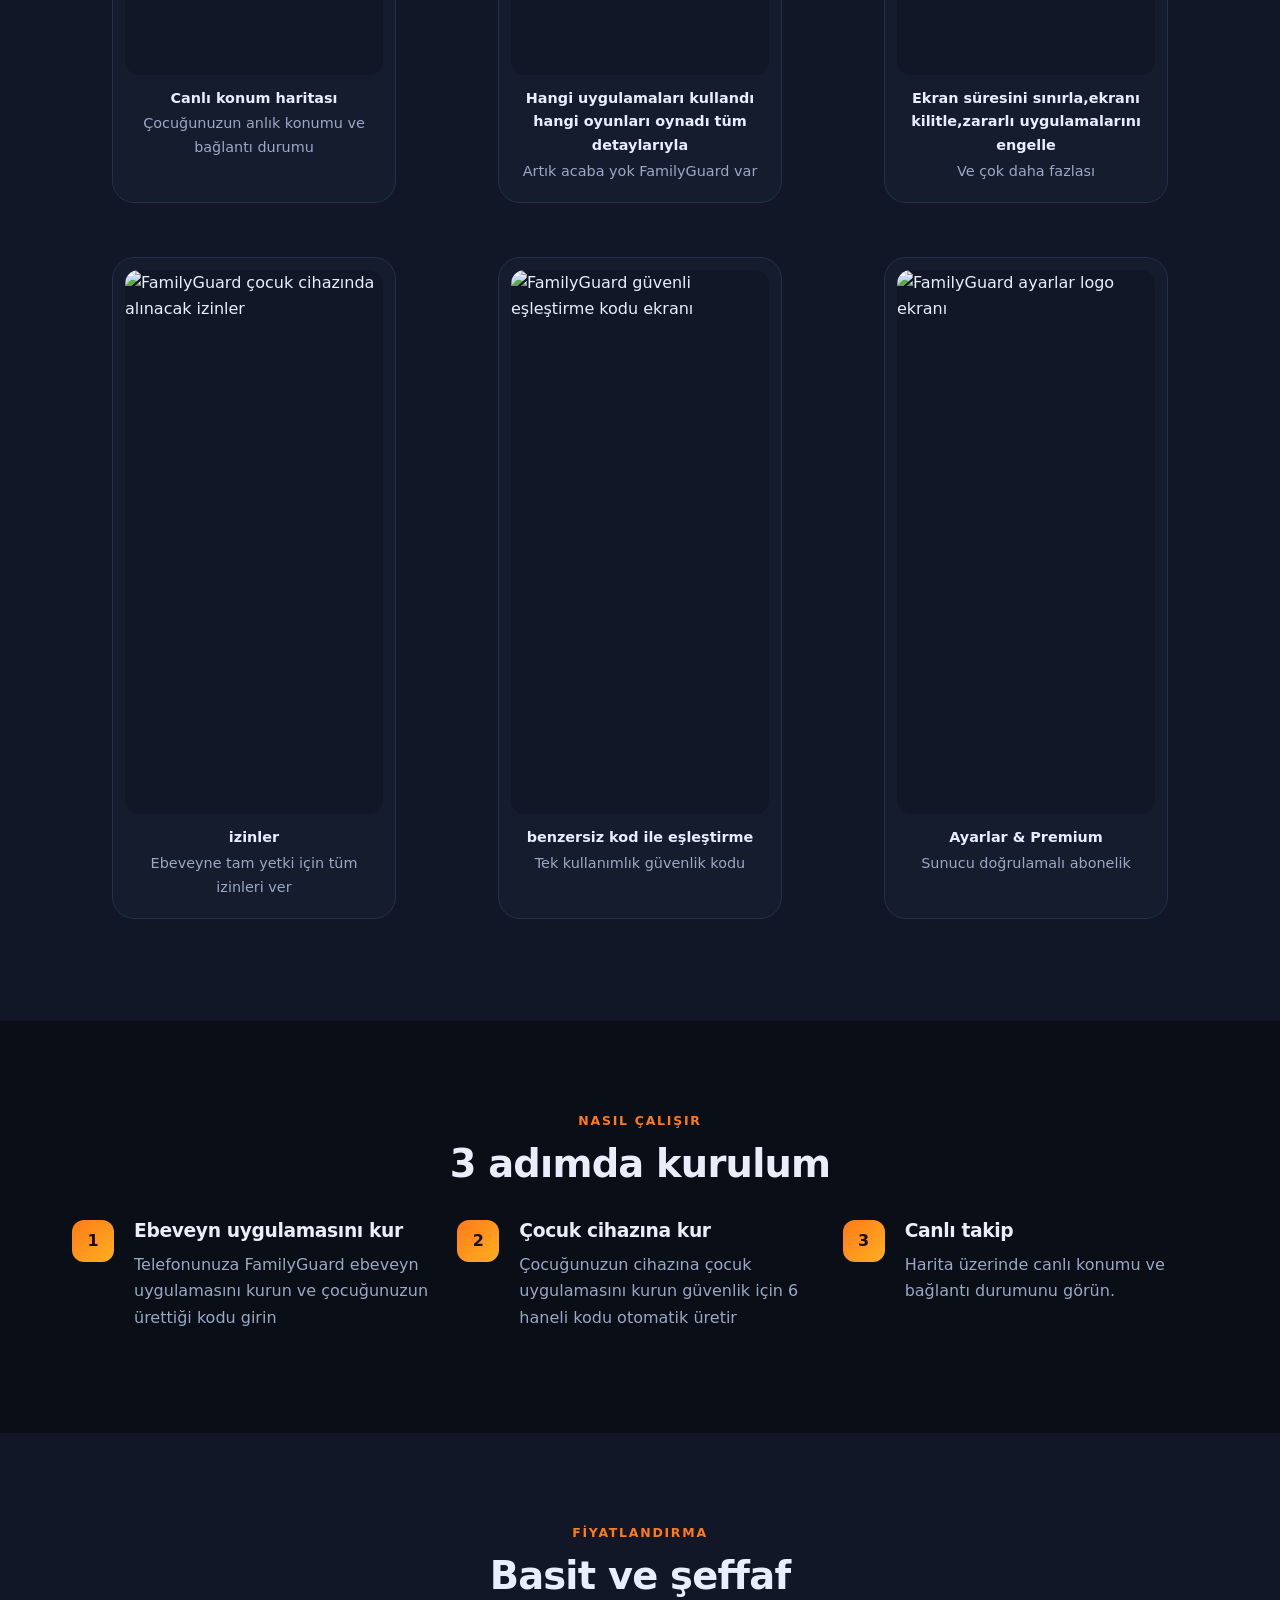
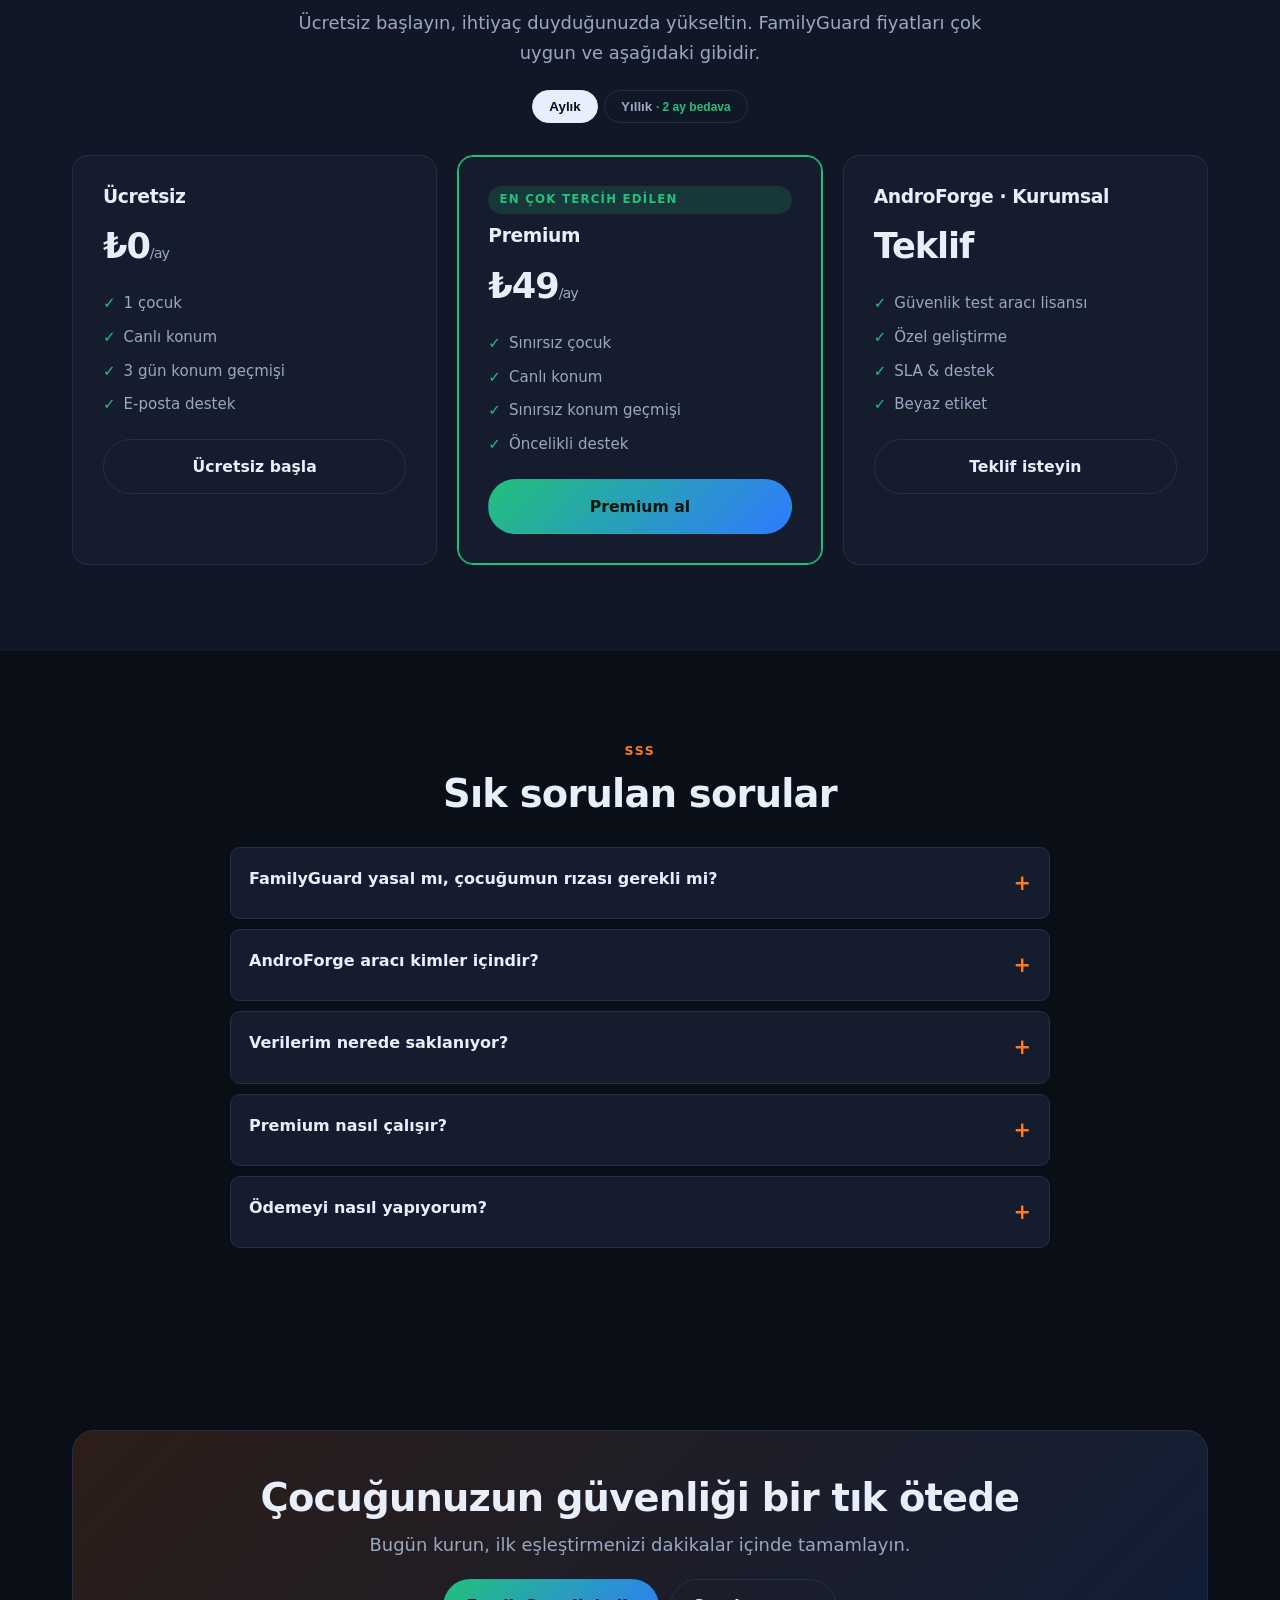
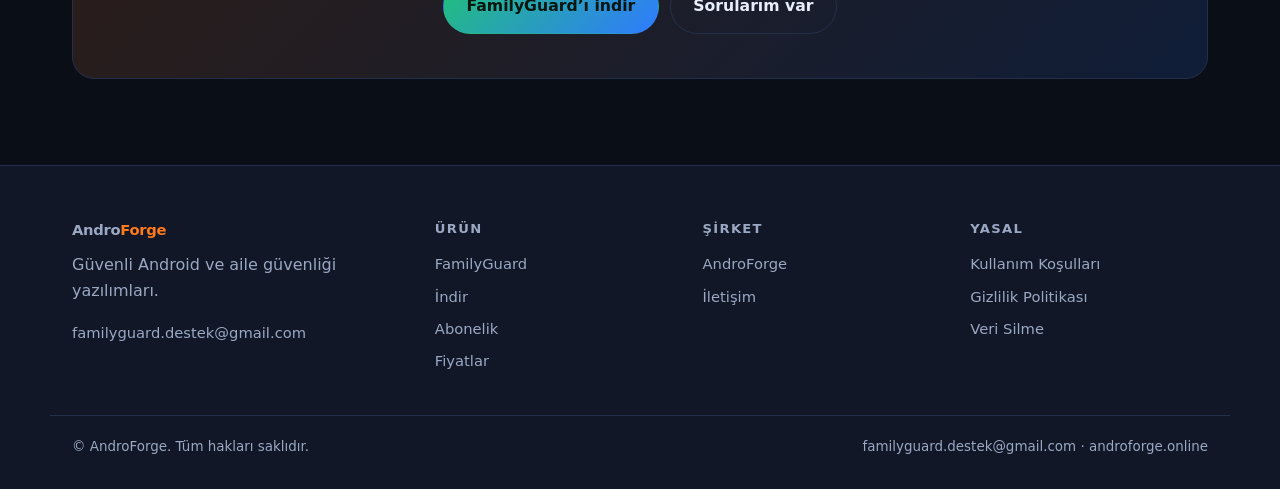
==== commit 2d5594b2: "Revise meta tags and content in index.html Updated keywords and descriptions for better clarity and " ====
--- a/index.html
+++ b/index.html
@@ -5,7 +5,7 @@
 <meta name="viewport" content="width=device-width,initial-scale=1">
 <title>Ebeveyn Kontrol ve Çocuk Takip Uygulaması – FamilyGuard | AndroForge</title>
 <meta name="description" content="FamilyGuard ebeveyn kontrol uygulaması ile çocuğunuzun canlı konumunu görün, aile güvenliğini sağlayın. AndroForge ise Android güvenlik test ve yönetim araçları üretir. İmzalı APK, KVKK uyumlu, şeffaf fiyat.">
-<meta name="keywords" content="ebeveyn kontrol uygulaması, çocuk takip uygulaması, canlı konum takibi, aile güvenliği uygulaması, çocuğum nerede, konum takip, android takip uygulaması, androforge, familyguard, adb aracı, android güvenlik test aracı">
+<meta name="keywords" content="ebeveyn kontrol uygulaması, çocuk takip uygulaması, canlı konum takibi, aile güvenliği uygulaması, çocuğum nerede, hangi uygulamaları kullanıyor, kaç saat ekran başında, Tek tuşla zararlı uygulamaları engelle, familyguard, adb aracı, android güvenlik test aracı">
 <meta name="robots" content="index,follow,max-image-preview:large">
 <meta name="theme-color" content="#0a0e17">
 <link rel="canonical" href="https://androforge.online/">
@@ -134,23 +134,23 @@
           <figcaption class="shot__cap"><b>Canlı konum haritası</b>Çocuğunuzun anlık konumu ve bağlantı durumu</figcaption>
         </figure>
         <figure class="shot reveal" data-shot>
-          <div class="shot__screen"><img src="/assets/img/screens/fg-02-eslesme.png" alt="FamilyGuard güvenli eşleştirme kodu ekranı" loading="lazy"></div>
-          <figcaption class="shot__cap"><b>Kod ile eşleştirme</b>Tek kullanımlık güvenli kod</figcaption>
-        </figure>
-        <figure class="shot reveal" data-shot>
-          <div class="shot__screen"><img src="/assets/img/screens/fg-03-gecmis.png" alt="FamilyGuard konum geçmişi zaman çizelgesi" loading="lazy"></div>
-          <figcaption class="shot__cap"><b>Konum geçmişi</b>Nerede, ne zaman — zaman çizelgesinde</figcaption>
-        </figure>
-        <figure class="shot reveal" data-shot>
-          <div class="shot__screen"><img src="/assets/img/screens/fg-04-cihazlar.png" alt="FamilyGuard çocuk cihazları listesi" loading="lazy"></div>
-          <figcaption class="shot__cap"><b>Çocuklarım</b>Tüm çocuklar tek listede</figcaption>
-        </figure>
-        <figure class="shot reveal" data-shot>
-          <div class="shot__screen"><img src="/assets/img/screens/fg-05-bildirim.png" alt="FamilyGuard bildirim ve durum ekranı" loading="lazy"></div>
-          <figcaption class="shot__cap"><b>Anlık bildirim</b>Bağlantı koptuğunda haberiniz olur</figcaption>
-        </figure>
-        <figure class="shot reveal" data-shot>
-          <div class="shot__screen"><img src="/assets/img/screens/fg-06-ayarlar.png" alt="FamilyGuard ayarlar ve premium ekranı" loading="lazy"></div>
+          <div class="shot__screen"><img src="/assets/img/screens/fg-02-uygulama_raporları.png" alt="FamilyGuard hangi uygulama ne kadar süre kullanıldı detaylı rapor ekranı" loading="lazy"></div>
+          <figcaption class="shot__cap"><b>Hangi uygulamaları kullandı hangi oyunları oynadı tüm detaylarıyla</b>Artık acaba yok FamilyGuard var</figcaption>
+        </figure>
+        <figure class="shot reveal" data-shot>
+          <div class="shot__screen"><img src="/assets/img/screens/fg-03-ebeveyne_tam_yetki.png" alt="FamilyGuard Tam yetkili ebeveyn ekranı" loading="lazy"></div>
+          <figcaption class="shot__cap"><b>Ekran süresini sınırla,ekranı kilitle,zararlı uygulamalarını engelle</b>Ve çok daha fazlası</figcaption>
+        </figure>
+        <figure class="shot reveal" data-shot>
+          <div class="shot__screen"><img src="/assets/img/screens/fg-04-izinler.png" alt="FamilyGuard çocuk cihazında alınacak izinler" loading="lazy"></div>
+          <figcaption class="shot__cap"><b>izinler</b>Ebeveyne tam yetki için tüm izinleri ver</figcaption>
+        </figure>
+        <figure class="shot reveal" data-shot>
+          <div class="shot__screen"><img src="/assets/img/screens/fg-05-eslesme.png" alt="FamilyGuard güvenli eşleştirme kodu ekranı" loading="lazy"></div>
+          <figcaption class="shot__cap"><b>benzersiz kod ile eşleştirme</b>Tek kullanımlık güvenlik kodu</figcaption>
+        </figure>
+        <figure class="shot reveal" data-shot>
+          <div class="shot__screen"><img src="/assets/img/screens/fg-06-logo.png" alt="FamilyGuard ayarlar logo ekranı" loading="lazy"></div>
           <figcaption class="shot__cap"><b>Ayarlar &amp; Premium</b>Sunucu doğrulamalı abonelik</figcaption>
         </figure>
       </div>
@@ -170,7 +170,7 @@
   <section class="section section--soft" id="fiyat">
     <div class="wrap">
       <div class="center reveal"><span class="eyebrow">Fiyatlandırma</span><h2>Basit ve şeffaf</h2>
-        <p class="lead">Ücretsiz başlayın, ihtiyaç duyduğunuzda yükseltin. FamilyGuard fiyatları aşağıdaki gibidir.</p></div>
+        <p class="lead">Ücretsiz başlayın, ihtiyaç duyduğunuzda yükseltin. FamilyGuard fiyatları çok uygun ve aşağıdaki gibidir.</p></div>
       <div class="billing-toggle">
         <button class="active" data-billing="monthly">Aylık</button>
         <button data-billing="yearly">Yıllık <span class="save">· 2 ay bedava</span></button>
--- a/assets/css/style.css
+++ b/assets/css/style.css
@@ -110,8 +110,47 @@
 .foot a{color:var(--muted);font-size:.92rem;display:block;margin-bottom:.5rem}
 .foot a:hover{color:var(--brand)}
 .foot__base{margin-top:34px;padding-top:20px;border-top:1px solid var(--border);color:var(--muted);font-size:.84rem;display:flex;justify-content:space-between;flex-wrap:wrap;gap:.6rem}
-.reveal{opacity:0;transform:translateY(22px);transition:.7s cubic-bezier(.2,.7,.2,1)}
-.reveal.in{opacity:1;transform:none}
-@media(prefers-reduced-motion:reduce){.reveal{opacity:1;transform:none;transition:none}}
+/* Emniyet kapisi: JS yuklenemezse/bozulursa icerik ASLA gorunmez kalmaz (html.js) */
+.reveal{opacity:1;transform:none}
+html.js .reveal{opacity:0;transform:translateY(22px);transition:.7s cubic-bezier(.2,.7,.2,1)}
+html.js .reveal.in{opacity:1;transform:none}
+@media(prefers-reduced-motion:reduce){.reveal,html.js .reveal{opacity:1;transform:none;transition:none}}
 .skip{position:absolute;left:-999px}
 .skip:focus{left:12px;top:12px;background:var(--brand);color:#000;padding:.6rem 1rem;border-radius:8px;z-index:99}
+/* ---- Dikkat çekici söz bandı ---- */
+.empathy{position:relative;padding:44px 0;background:
+  linear-gradient(135deg,rgba(255,122,26,.10),rgba(34,192,122,.10));
+  border-block:1px solid var(--border)}
+.empathy__in{max-width:900px;margin-inline:auto;position:relative;padding-left:26px}
+.empathy__in::before{content:"";position:absolute;left:0;top:6px;bottom:6px;width:4px;border-radius:4px;
+  background:linear-gradient(180deg,var(--brand),var(--guard))}
+.empathy__mark{font-size:3.4rem;line-height:.6;color:var(--brand);opacity:.5;font-family:Georgia,serif}
+.empathy__lead{font-size:clamp(1.05rem,2.1vw,1.32rem);color:var(--fg);font-weight:500;margin:.2rem 0 .9rem}
+.empathy__lead b{color:var(--guard)}
+.empathy__hl{color:var(--brand);font-weight:800;background:linear-gradient(transparent 62%,rgba(255,122,26,.25) 62%)}
+.empathy__sign{font-size:.98rem;color:var(--muted);margin:0;border-top:1px dashed var(--border);padding-top:.8rem}
+@keyframes glowPulse{0%,100%{box-shadow:0 0 0 0 rgba(34,192,122,0)}50%{box-shadow:0 0 18px 2px rgba(34,192,122,.35)}}
+.empathy__badge{display:inline-flex;align-items:center;gap:.45rem;font-size:.76rem;font-weight:700;
+  letter-spacing:.1em;text-transform:uppercase;color:var(--guard);background:rgba(34,192,122,.13);
+  border:1px solid rgba(34,192,122,.35);padding:.3rem .75rem;border-radius:999px;margin-bottom:.8rem;
+  animation:glowPulse 2.8s ease-in-out infinite}
+
+/* ---- Telefon çerçeveli ekran görüntüleri ---- */
+.shots{display:grid;grid-template-columns:repeat(3,1fr);gap:22px;margin-top:34px}
+@media(max-width:900px){.shots{grid-template-columns:1fr 1fr}}
+@media(max-width:560px){.shots{grid-template-columns:1fr}}
+.shot{background:var(--panel);border:1px solid var(--border);border-radius:22px;padding:12px;transition:.25s;cursor:zoom-in}
+.shot:hover{transform:translateY(-5px);border-color:color-mix(in srgb,var(--guard) 55%,var(--border))}
+.shot__screen{border-radius:14px;overflow:hidden;background:var(--bg-soft);aspect-ratio:9/19;display:grid;place-items:center}
+.shot__screen img{width:100%;height:100%;object-fit:cover;object-position:top}
+.shot__ph{color:var(--muted);font-size:.85rem;text-align:center;padding:20px}
+.shot__cap{text-align:center;font-size:.9rem;color:var(--muted);padding:12px 6px 6px}
+.shot__cap b{color:var(--fg);display:block;margin-bottom:2px}
+
+/* ---- Lightbox ---- */
+.lb{position:fixed;inset:0;background:rgba(4,7,14,.9);display:none;place-items:center;z-index:200;padding:24px}
+.lb.open{display:grid}
+.lb img{max-width:min(92vw,460px);max-height:90vh;border-radius:18px;box-shadow:var(--shadow)}
+.lb__close{position:absolute;top:18px;right:22px;background:none;border:1px solid var(--border);color:#fff;
+  width:44px;height:44px;border-radius:12px;font-size:1.3rem;cursor:pointer}
+
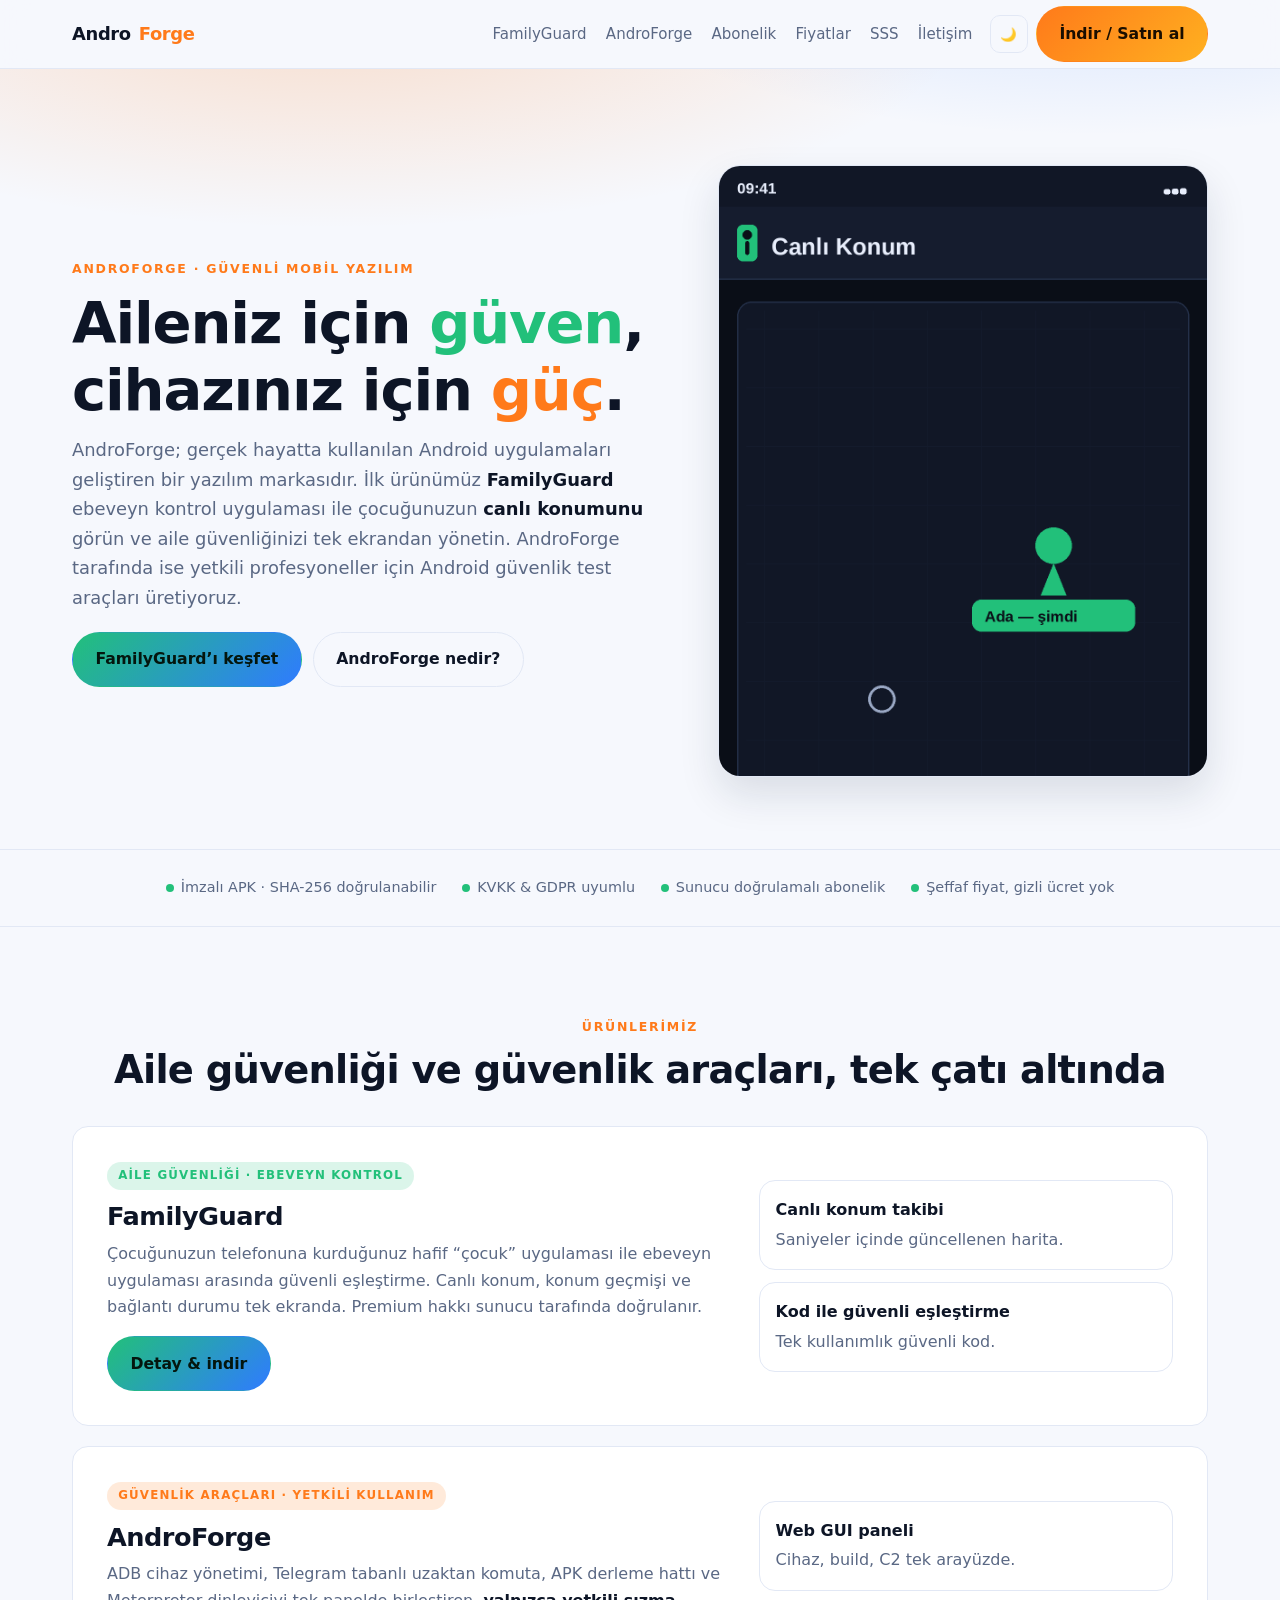
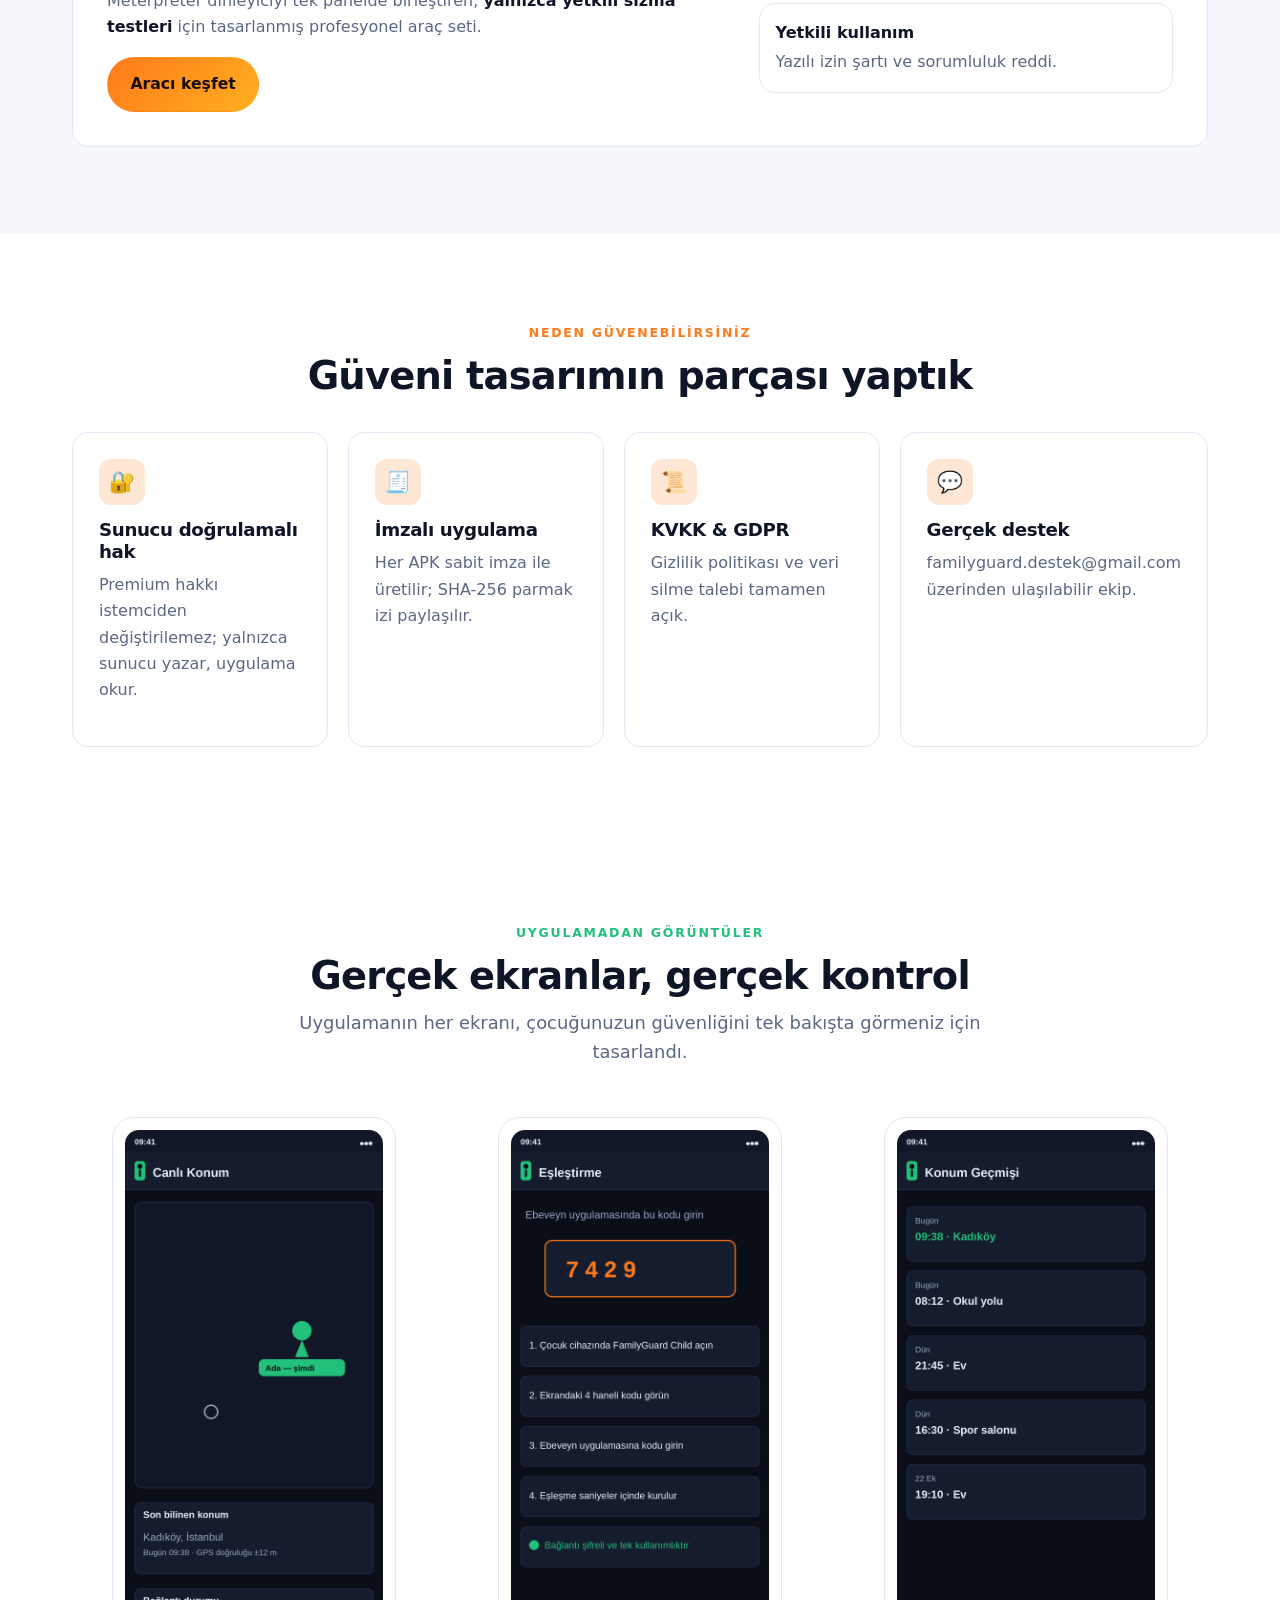
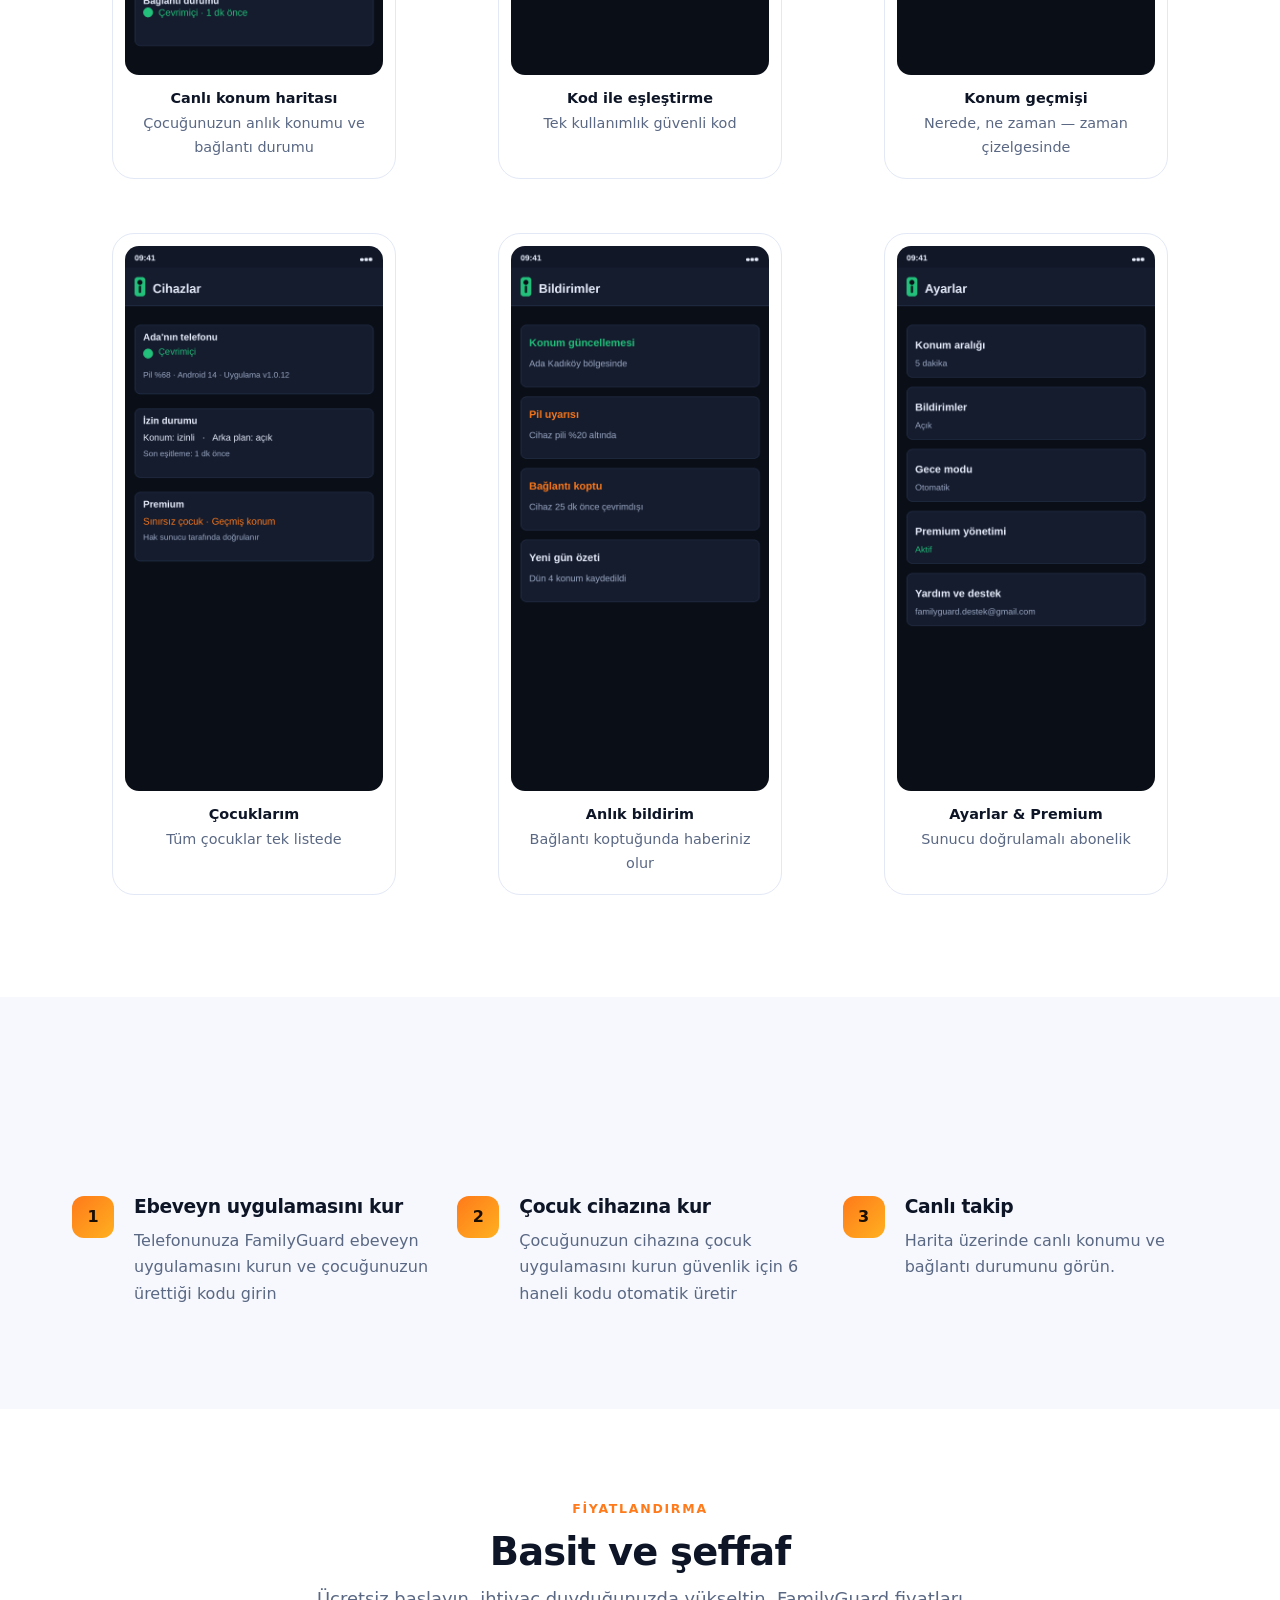
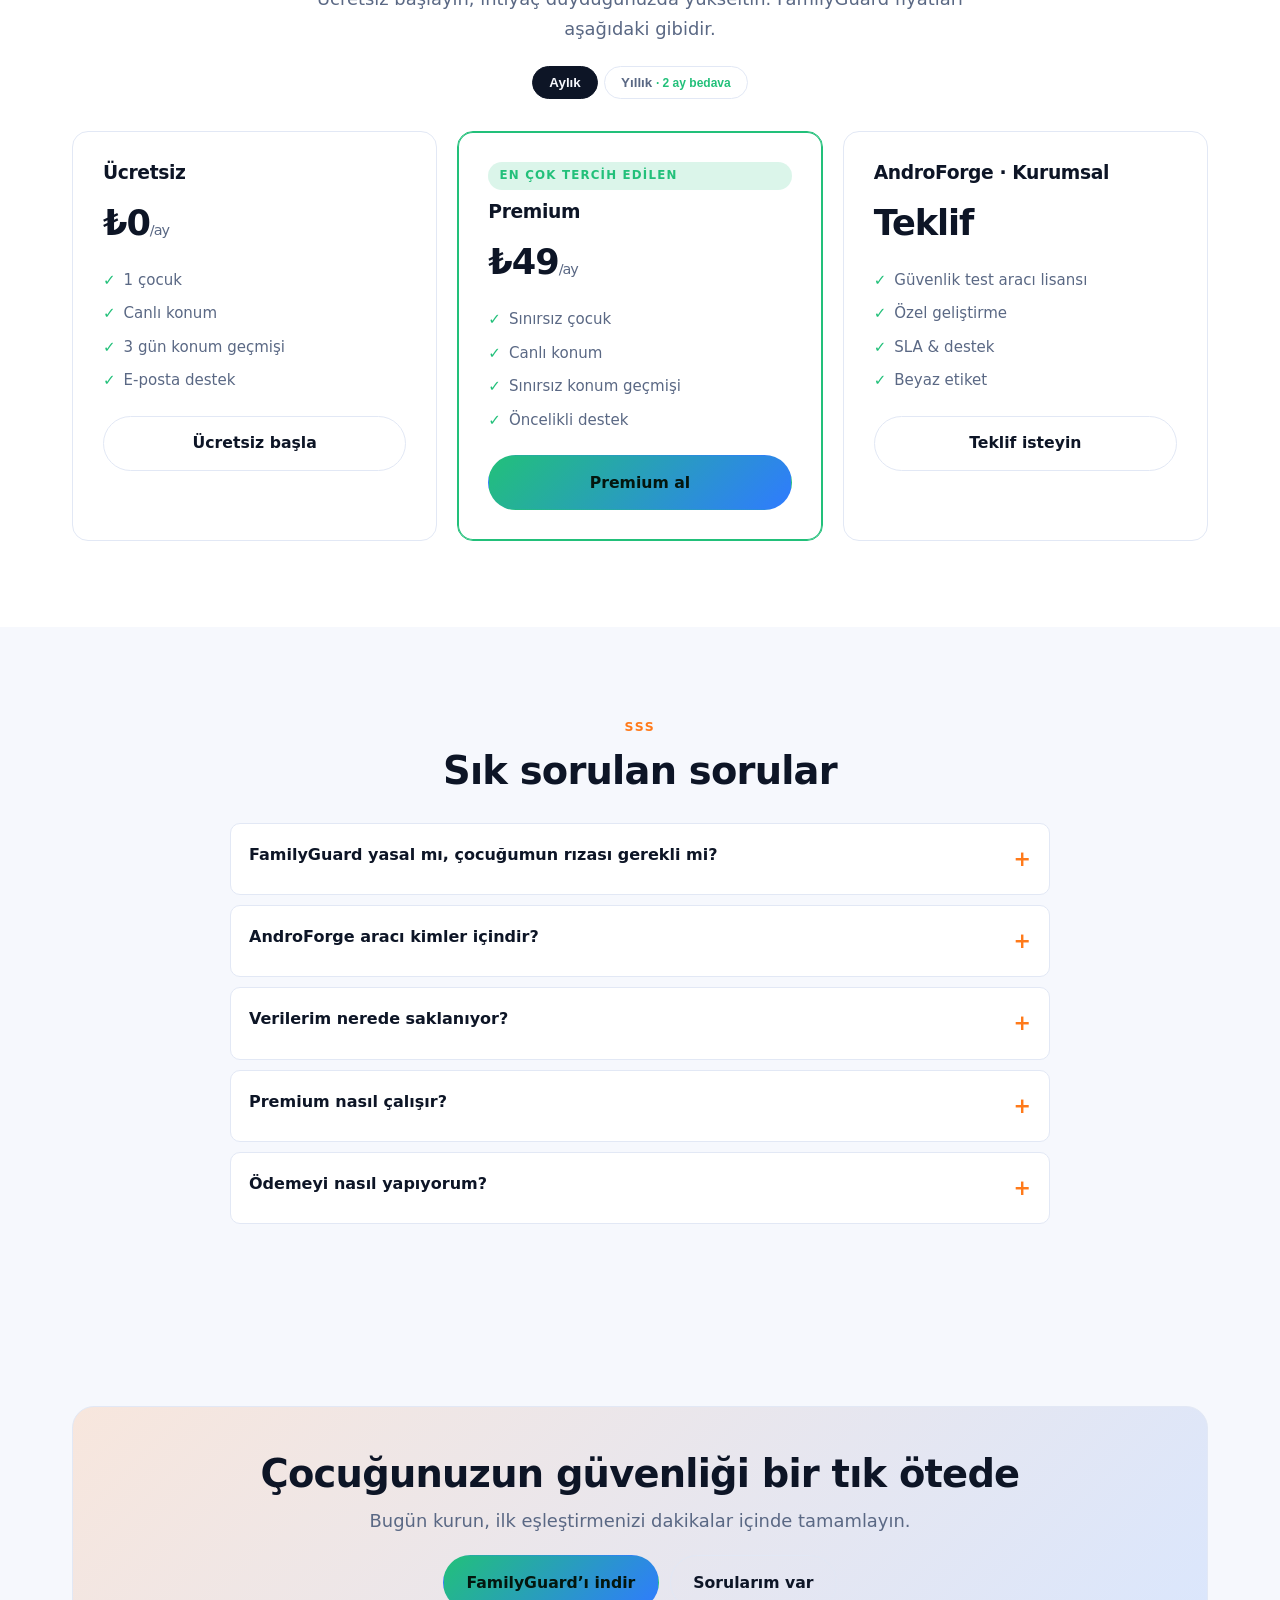
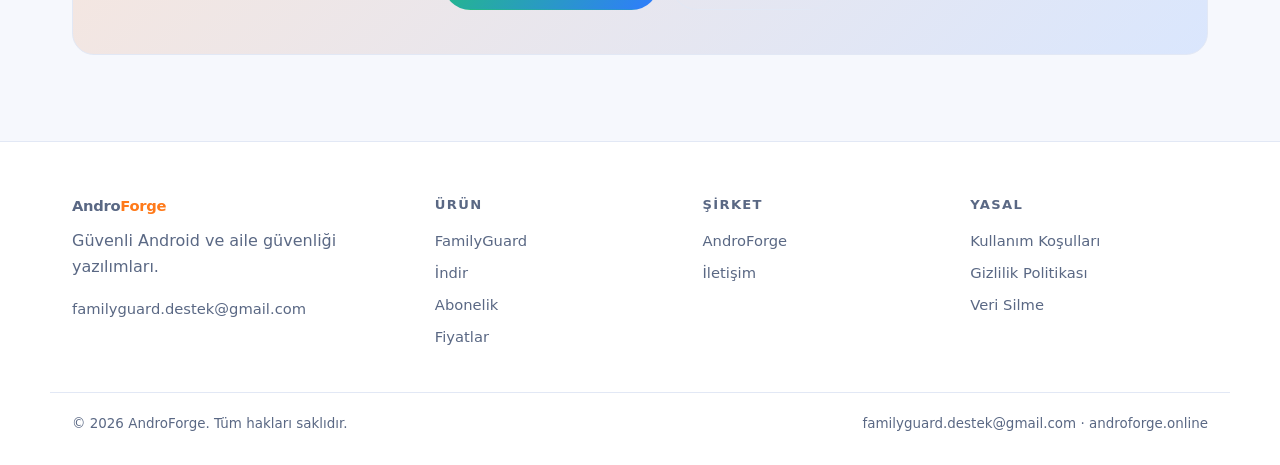
==== commit abe6ca3d: "Site duzeltmeleri: bos sayfa hatasi, ekran goruntuleri, indirme dugmeleri" ====
--- a/index.html
+++ b/index.html
@@ -2,10 +2,11 @@
 <html lang="tr" data-theme="dark">
 <head>
 <meta charset="UTF-8">
+<script>document.documentElement.classList.add('js')</script>
 <meta name="viewport" content="width=device-width,initial-scale=1">
 <title>Ebeveyn Kontrol ve Çocuk Takip Uygulaması – FamilyGuard | AndroForge</title>
 <meta name="description" content="FamilyGuard ebeveyn kontrol uygulaması ile çocuğunuzun canlı konumunu görün, aile güvenliğini sağlayın. AndroForge ise Android güvenlik test ve yönetim araçları üretir. İmzalı APK, KVKK uyumlu, şeffaf fiyat.">
-<meta name="keywords" content="ebeveyn kontrol uygulaması, çocuk takip uygulaması, canlı konum takibi, aile güvenliği uygulaması, çocuğum nerede, hangi uygulamaları kullanıyor, kaç saat ekran başında, Tek tuşla zararlı uygulamaları engelle, familyguard, adb aracı, android güvenlik test aracı">
+<meta name="keywords" content="ebeveyn kontrol uygulaması, çocuk takip uygulaması, canlı konum takibi, aile güvenliği uygulaması, çocuğum nerede, konum takip, android takip uygulaması, androforge, familyguard, adb aracı, android güvenlik test aracı">
 <meta name="robots" content="index,follow,max-image-preview:large">
 <meta name="theme-color" content="#0a0e17">
 <link rel="canonical" href="https://androforge.online/">
@@ -25,10 +26,6 @@
 {"@type":"Offer","itemOffered":{"@type":"SoftwareApplication","name":"FamilyGuard","applicationCategory":"FamilyApplication","operatingSystem":"Android","description":"Ebeveyn kontrol ve çocuk takip uygulaması","offers":{"@type":"Offer","price":"49","priceCurrency":"TRY"}}}]}
 </script>
 </head>
-  <div class="lb" id="lightbox" aria-hidden="true" role="dialog" aria-label="Ekran görüntüsü">
-  <button class="lb__close" data-lb-close aria-label="Kapat">✕</button>
-  <img id="lightbox-img" src="" alt="">
-</div>
 <body>
 <a class="skip" href="#main">İçeriğe geç</a>
 
@@ -64,10 +61,7 @@
         </div>
       </div>
       <div class="hero__shot reveal" aria-hidden="true">
-        <div style="text-align:center;padding:20px">
-          <div style="font-size:3rem">🛡️</div>
-          <p style="margin-top:10px">FamilyGuard · canlı konum haritası<br><small>(uygulama ekran görüntüsü buraya)</small></p>
-        </div>
+        <img src="/assets/img/screens/fg-01-harita.png" alt="" style="width:100%;height:100%;object-fit:cover;object-position:top" loading="eager">
       </div>
     </div>
   </section>
@@ -134,23 +128,23 @@
           <figcaption class="shot__cap"><b>Canlı konum haritası</b>Çocuğunuzun anlık konumu ve bağlantı durumu</figcaption>
         </figure>
         <figure class="shot reveal" data-shot>
-          <div class="shot__screen"><img src="/assets/img/screens/fg-02-uygulama_raporları.png" alt="FamilyGuard hangi uygulama ne kadar süre kullanıldı detaylı rapor ekranı" loading="lazy"></div>
-          <figcaption class="shot__cap"><b>Hangi uygulamaları kullandı hangi oyunları oynadı tüm detaylarıyla</b>Artık acaba yok FamilyGuard var</figcaption>
-        </figure>
-        <figure class="shot reveal" data-shot>
-          <div class="shot__screen"><img src="/assets/img/screens/fg-03-ebeveyne_tam_yetki.png" alt="FamilyGuard Tam yetkili ebeveyn ekranı" loading="lazy"></div>
-          <figcaption class="shot__cap"><b>Ekran süresini sınırla,ekranı kilitle,zararlı uygulamalarını engelle</b>Ve çok daha fazlası</figcaption>
-        </figure>
-        <figure class="shot reveal" data-shot>
-          <div class="shot__screen"><img src="/assets/img/screens/fg-04-izinler.png" alt="FamilyGuard çocuk cihazında alınacak izinler" loading="lazy"></div>
-          <figcaption class="shot__cap"><b>izinler</b>Ebeveyne tam yetki için tüm izinleri ver</figcaption>
-        </figure>
-        <figure class="shot reveal" data-shot>
-          <div class="shot__screen"><img src="/assets/img/screens/fg-05-eslesme.png" alt="FamilyGuard güvenli eşleştirme kodu ekranı" loading="lazy"></div>
-          <figcaption class="shot__cap"><b>benzersiz kod ile eşleştirme</b>Tek kullanımlık güvenlik kodu</figcaption>
-        </figure>
-        <figure class="shot reveal" data-shot>
-          <div class="shot__screen"><img src="/assets/img/screens/fg-06-logo.png" alt="FamilyGuard ayarlar logo ekranı" loading="lazy"></div>
+          <div class="shot__screen"><img src="/assets/img/screens/fg-02-eslesme.png" alt="FamilyGuard güvenli eşleştirme kodu ekranı" loading="lazy"></div>
+          <figcaption class="shot__cap"><b>Kod ile eşleştirme</b>Tek kullanımlık güvenli kod</figcaption>
+        </figure>
+        <figure class="shot reveal" data-shot>
+          <div class="shot__screen"><img src="/assets/img/screens/fg-03-gecmis.png" alt="FamilyGuard konum geçmişi zaman çizelgesi" loading="lazy"></div>
+          <figcaption class="shot__cap"><b>Konum geçmişi</b>Nerede, ne zaman — zaman çizelgesinde</figcaption>
+        </figure>
+        <figure class="shot reveal" data-shot>
+          <div class="shot__screen"><img src="/assets/img/screens/fg-04-cihazlar.png" alt="FamilyGuard çocuk cihazları listesi" loading="lazy"></div>
+          <figcaption class="shot__cap"><b>Çocuklarım</b>Tüm çocuklar tek listede</figcaption>
+        </figure>
+        <figure class="shot reveal" data-shot>
+          <div class="shot__screen"><img src="/assets/img/screens/fg-05-bildirim.png" alt="FamilyGuard bildirim ve durum ekranı" loading="lazy"></div>
+          <figcaption class="shot__cap"><b>Anlık bildirim</b>Bağlantı koptuğunda haberiniz olur</figcaption>
+        </figure>
+        <figure class="shot reveal" data-shot>
+          <div class="shot__screen"><img src="/assets/img/screens/fg-06-ayarlar.png" alt="FamilyGuard ayarlar ve premium ekranı" loading="lazy"></div>
           <figcaption class="shot__cap"><b>Ayarlar &amp; Premium</b>Sunucu doğrulamalı abonelik</figcaption>
         </figure>
       </div>
@@ -170,7 +164,7 @@
   <section class="section section--soft" id="fiyat">
     <div class="wrap">
       <div class="center reveal"><span class="eyebrow">Fiyatlandırma</span><h2>Basit ve şeffaf</h2>
-        <p class="lead">Ücretsiz başlayın, ihtiyaç duyduğunuzda yükseltin. FamilyGuard fiyatları çok uygun ve aşağıdaki gibidir.</p></div>
+        <p class="lead">Ücretsiz başlayın, ihtiyaç duyduğunuzda yükseltin. FamilyGuard fiyatları aşağıdaki gibidir.</p></div>
       <div class="billing-toggle">
         <button class="active" data-billing="monthly">Aylık</button>
         <button data-billing="yearly">Yıllık <span class="save">· 2 ay bedava</span></button>
@@ -247,5 +241,9 @@
   </div>
 </footer>
 <script src="/assets/js/main.js" defer></script>
+<div class="lb" id="lightbox" aria-hidden="true" role="dialog" aria-label="Ekran görüntüsü">
+<button class="lb__close" data-lb-close aria-label="Kapat">✕</button>
+<img id="lightbox-img" src="" alt="">
+</div>
 </body>
 </html>
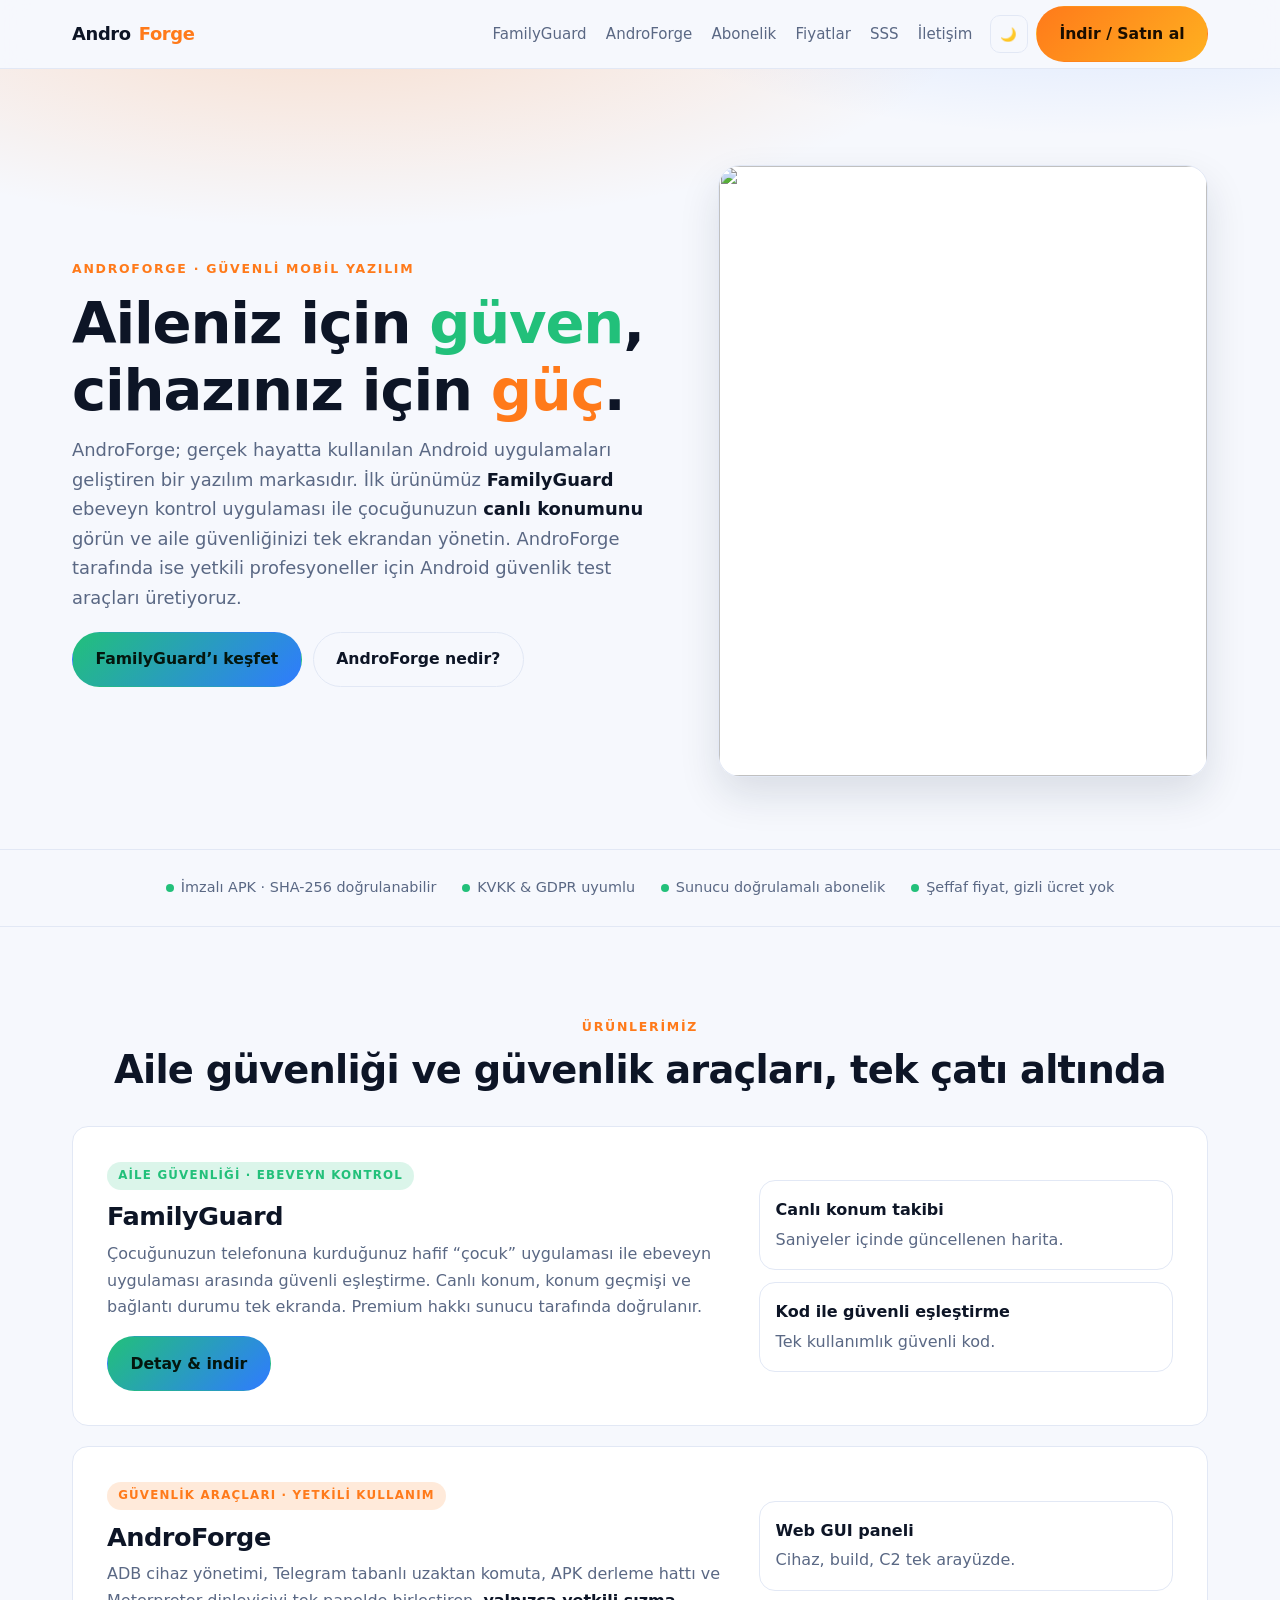
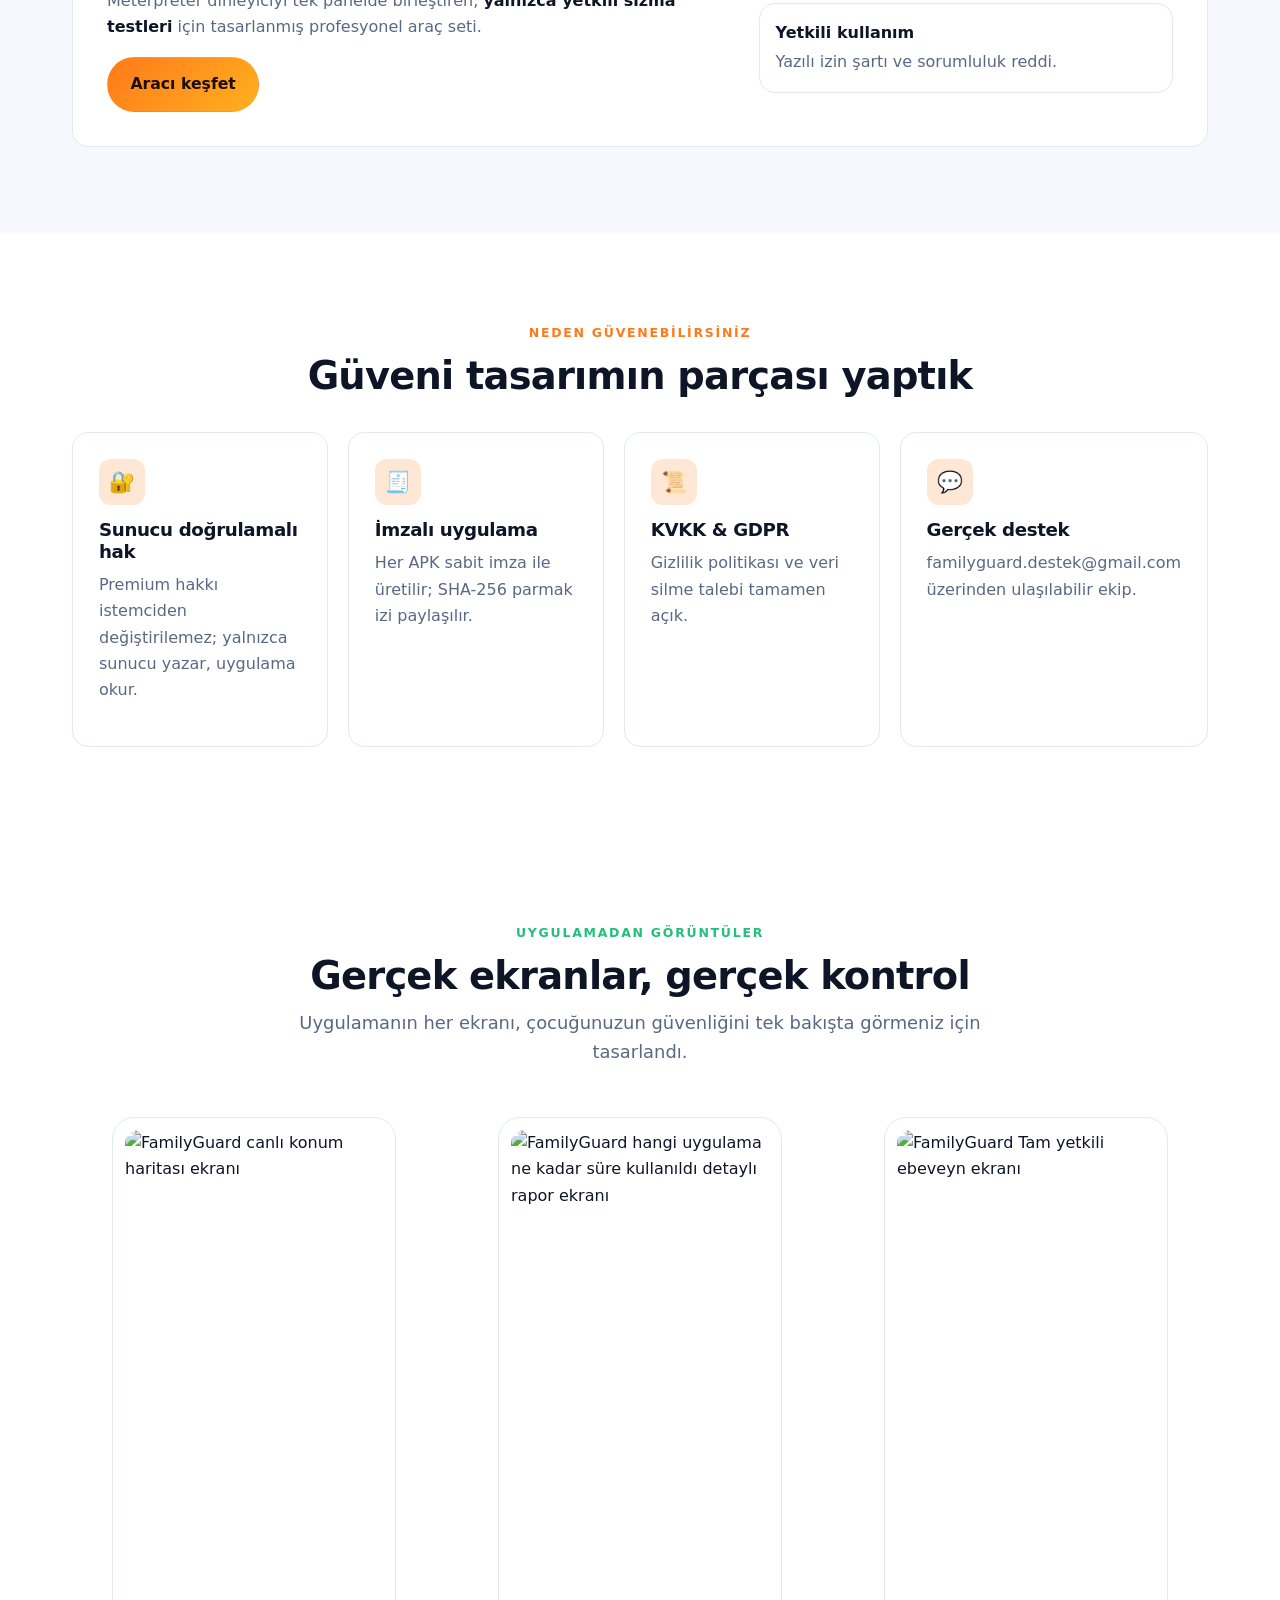
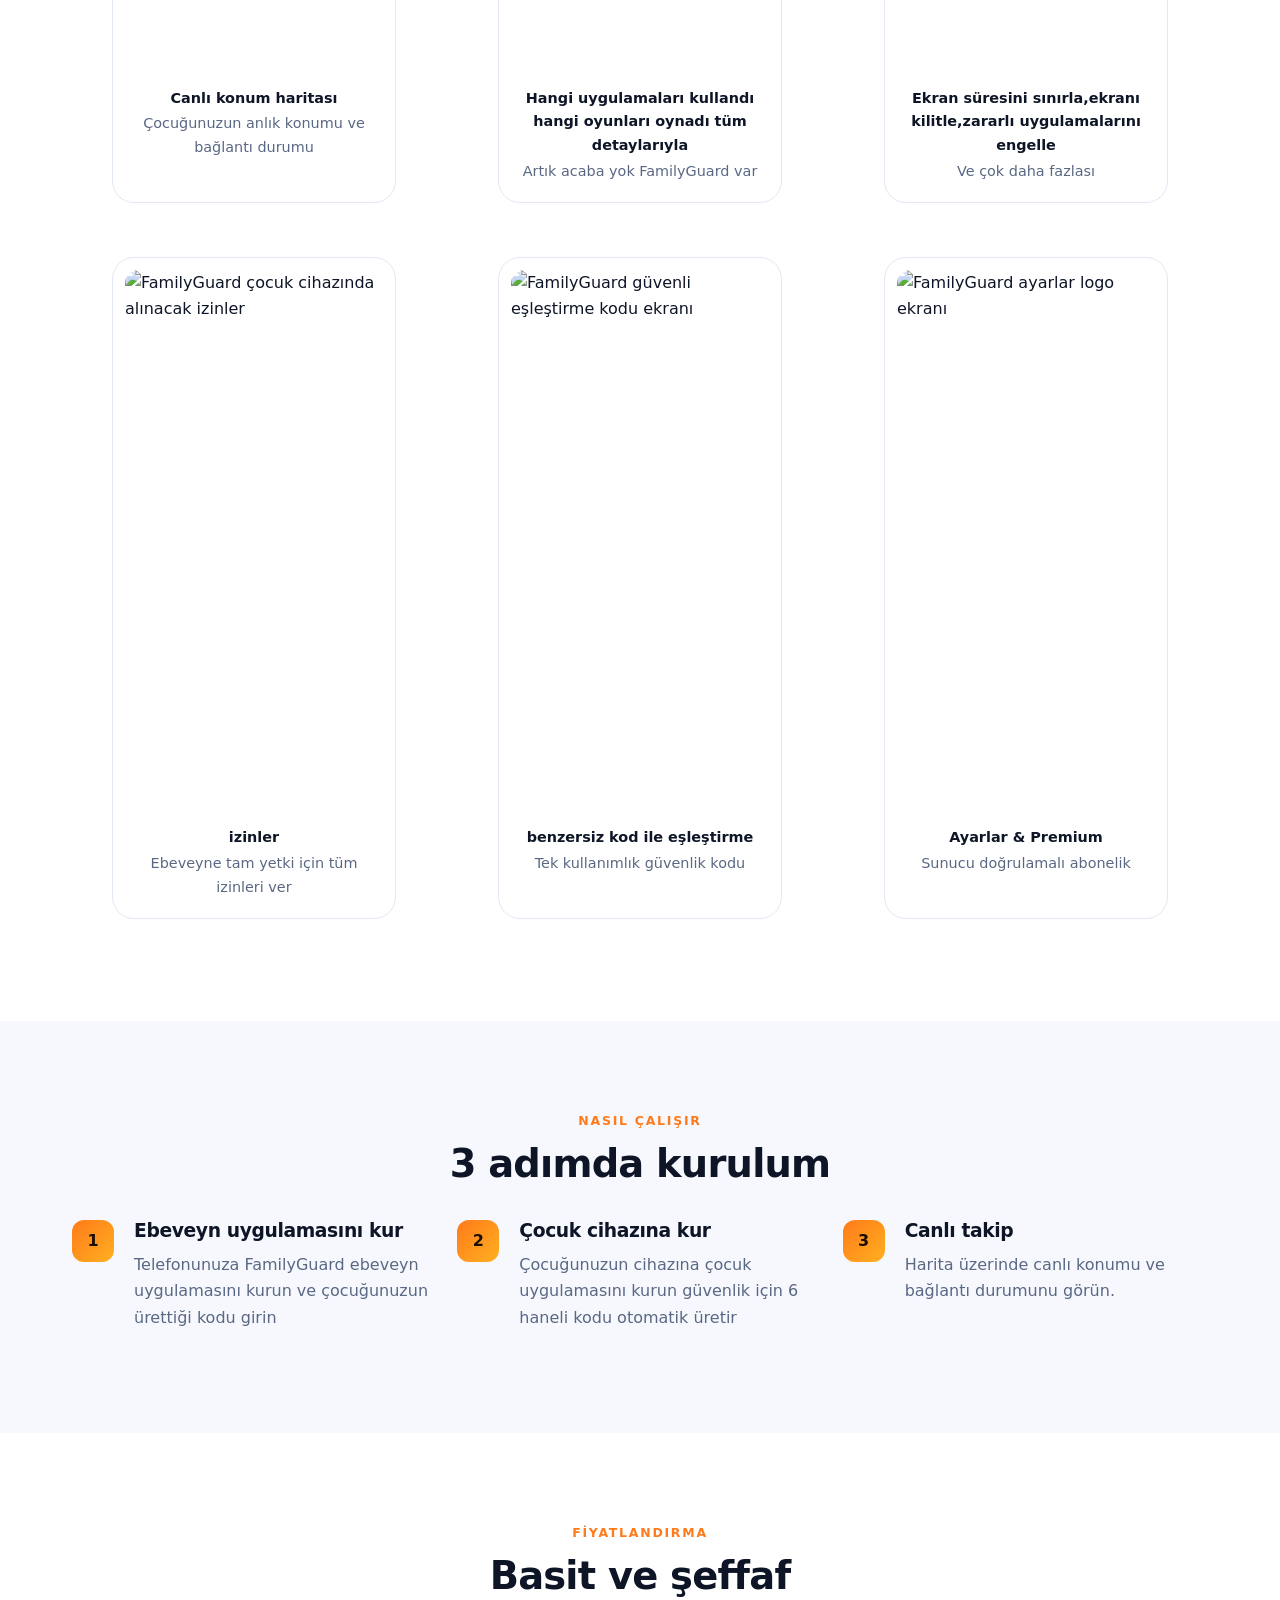
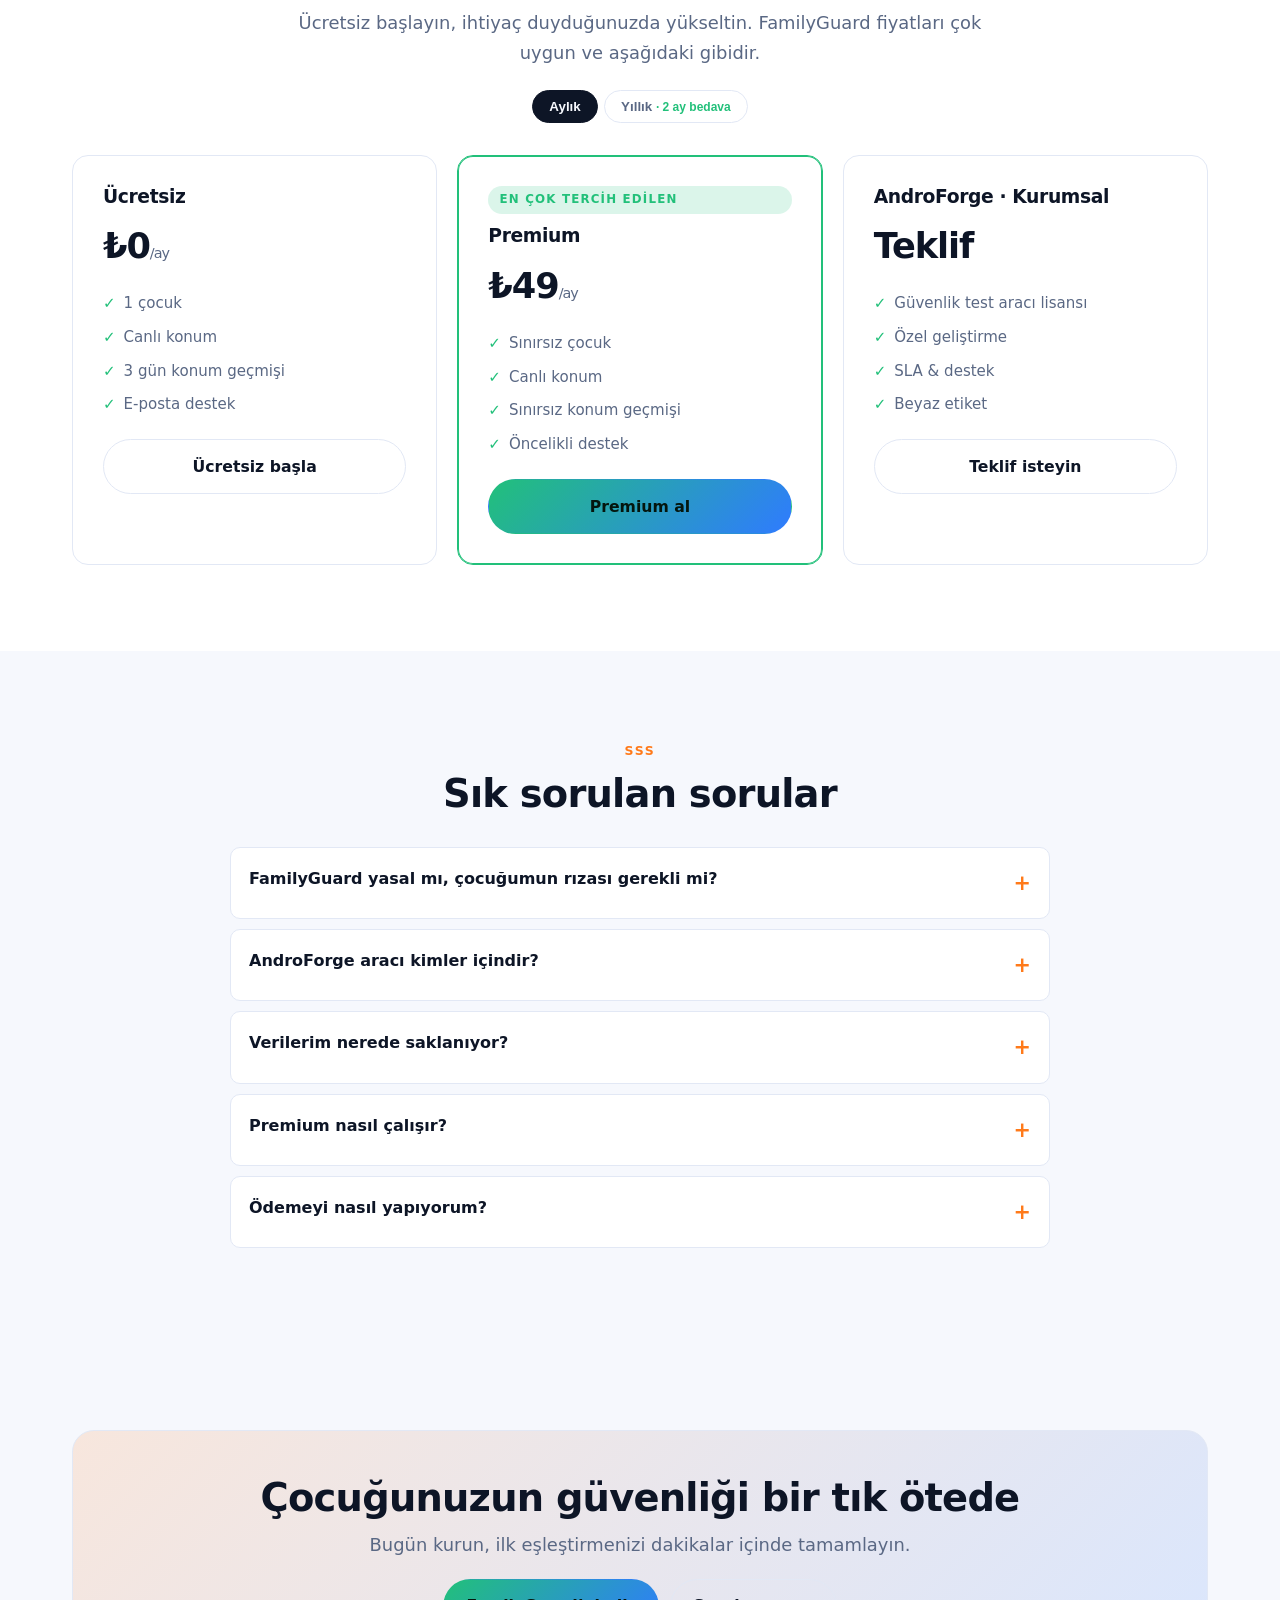
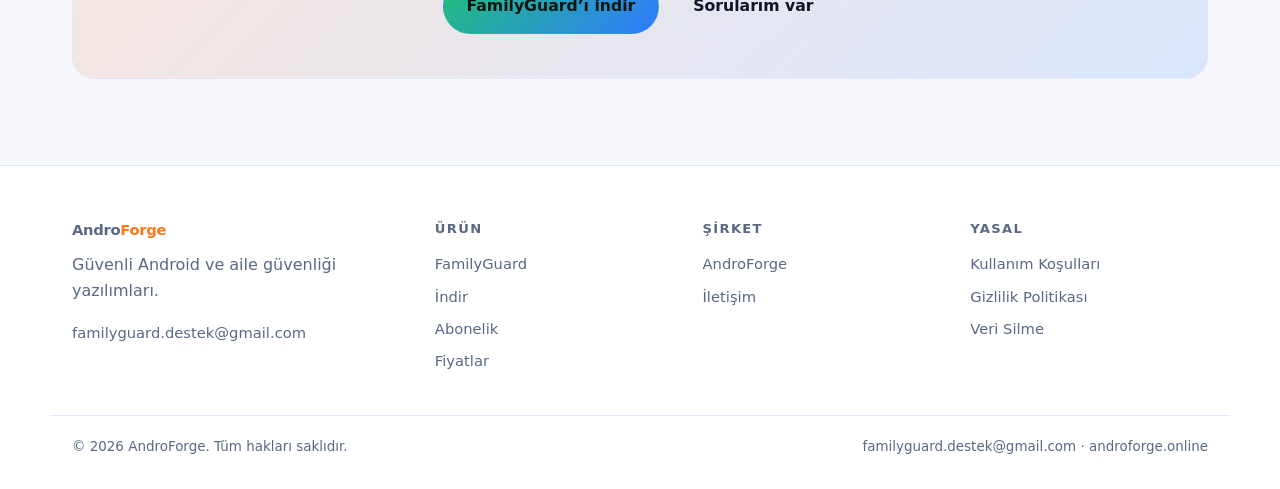
==== commit 43fb969b: "Silinen dosyalar onaylandi ve cakismalar cozuldu" ====
--- a/index.html
+++ b/index.html
@@ -6,7 +6,7 @@
 <meta name="viewport" content="width=device-width,initial-scale=1">
 <title>Ebeveyn Kontrol ve Çocuk Takip Uygulaması – FamilyGuard | AndroForge</title>
 <meta name="description" content="FamilyGuard ebeveyn kontrol uygulaması ile çocuğunuzun canlı konumunu görün, aile güvenliğini sağlayın. AndroForge ise Android güvenlik test ve yönetim araçları üretir. İmzalı APK, KVKK uyumlu, şeffaf fiyat.">
-<meta name="keywords" content="ebeveyn kontrol uygulaması, çocuk takip uygulaması, canlı konum takibi, aile güvenliği uygulaması, çocuğum nerede, konum takip, android takip uygulaması, androforge, familyguard, adb aracı, android güvenlik test aracı">
+<meta name="keywords" content="ebeveyn kontrol uygulaması, çocuk takip uygulaması, canlı konum takibi, aile güvenliği uygulaması, çocuğum nerede, hangi uygulamaları kullanıyor, kaç saat ekran başında, Tek tuşla zararlı uygulamaları engelle, familyguard, adb aracı, android güvenlik test aracı">
 <meta name="robots" content="index,follow,max-image-preview:large">
 <meta name="theme-color" content="#0a0e17">
 <link rel="canonical" href="https://androforge.online/">
@@ -128,23 +128,23 @@
           <figcaption class="shot__cap"><b>Canlı konum haritası</b>Çocuğunuzun anlık konumu ve bağlantı durumu</figcaption>
         </figure>
         <figure class="shot reveal" data-shot>
-          <div class="shot__screen"><img src="/assets/img/screens/fg-02-eslesme.png" alt="FamilyGuard güvenli eşleştirme kodu ekranı" loading="lazy"></div>
-          <figcaption class="shot__cap"><b>Kod ile eşleştirme</b>Tek kullanımlık güvenli kod</figcaption>
-        </figure>
-        <figure class="shot reveal" data-shot>
-          <div class="shot__screen"><img src="/assets/img/screens/fg-03-gecmis.png" alt="FamilyGuard konum geçmişi zaman çizelgesi" loading="lazy"></div>
-          <figcaption class="shot__cap"><b>Konum geçmişi</b>Nerede, ne zaman — zaman çizelgesinde</figcaption>
-        </figure>
-        <figure class="shot reveal" data-shot>
-          <div class="shot__screen"><img src="/assets/img/screens/fg-04-cihazlar.png" alt="FamilyGuard çocuk cihazları listesi" loading="lazy"></div>
-          <figcaption class="shot__cap"><b>Çocuklarım</b>Tüm çocuklar tek listede</figcaption>
-        </figure>
-        <figure class="shot reveal" data-shot>
-          <div class="shot__screen"><img src="/assets/img/screens/fg-05-bildirim.png" alt="FamilyGuard bildirim ve durum ekranı" loading="lazy"></div>
-          <figcaption class="shot__cap"><b>Anlık bildirim</b>Bağlantı koptuğunda haberiniz olur</figcaption>
-        </figure>
-        <figure class="shot reveal" data-shot>
-          <div class="shot__screen"><img src="/assets/img/screens/fg-06-ayarlar.png" alt="FamilyGuard ayarlar ve premium ekranı" loading="lazy"></div>
+          <div class="shot__screen"><img src="/assets/img/screens/fg-02-uygulama_raporları.png" alt="FamilyGuard hangi uygulama ne kadar süre kullanıldı detaylı rapor ekranı" loading="lazy"></div>
+          <figcaption class="shot__cap"><b>Hangi uygulamaları kullandı hangi oyunları oynadı tüm detaylarıyla</b>Artık acaba yok FamilyGuard var</figcaption>
+        </figure>
+        <figure class="shot reveal" data-shot>
+          <div class="shot__screen"><img src="/assets/img/screens/fg-03-ebeveyne_tam_yetki.png" alt="FamilyGuard Tam yetkili ebeveyn ekranı" loading="lazy"></div>
+          <figcaption class="shot__cap"><b>Ekran süresini sınırla,ekranı kilitle,zararlı uygulamalarını engelle</b>Ve çok daha fazlası</figcaption>
+        </figure>
+        <figure class="shot reveal" data-shot>
+          <div class="shot__screen"><img src="/assets/img/screens/fg-04-izinler.png" alt="FamilyGuard çocuk cihazında alınacak izinler" loading="lazy"></div>
+          <figcaption class="shot__cap"><b>izinler</b>Ebeveyne tam yetki için tüm izinleri ver</figcaption>
+        </figure>
+        <figure class="shot reveal" data-shot>
+          <div class="shot__screen"><img src="/assets/img/screens/fg-05-eslesme.png" alt="FamilyGuard güvenli eşleştirme kodu ekranı" loading="lazy"></div>
+          <figcaption class="shot__cap"><b>benzersiz kod ile eşleştirme</b>Tek kullanımlık güvenlik kodu</figcaption>
+        </figure>
+        <figure class="shot reveal" data-shot>
+          <div class="shot__screen"><img src="/assets/img/screens/fg-06-logo.png" alt="FamilyGuard ayarlar logo ekranı" loading="lazy"></div>
           <figcaption class="shot__cap"><b>Ayarlar &amp; Premium</b>Sunucu doğrulamalı abonelik</figcaption>
         </figure>
       </div>
@@ -164,7 +164,7 @@
   <section class="section section--soft" id="fiyat">
     <div class="wrap">
       <div class="center reveal"><span class="eyebrow">Fiyatlandırma</span><h2>Basit ve şeffaf</h2>
-        <p class="lead">Ücretsiz başlayın, ihtiyaç duyduğunuzda yükseltin. FamilyGuard fiyatları aşağıdaki gibidir.</p></div>
+        <p class="lead">Ücretsiz başlayın, ihtiyaç duyduğunuzda yükseltin. FamilyGuard fiyatları çok uygun ve aşağıdaki gibidir.</p></div>
       <div class="billing-toggle">
         <button class="active" data-billing="monthly">Aylık</button>
         <button data-billing="yearly">Yıllık <span class="save">· 2 ay bedava</span></button>
